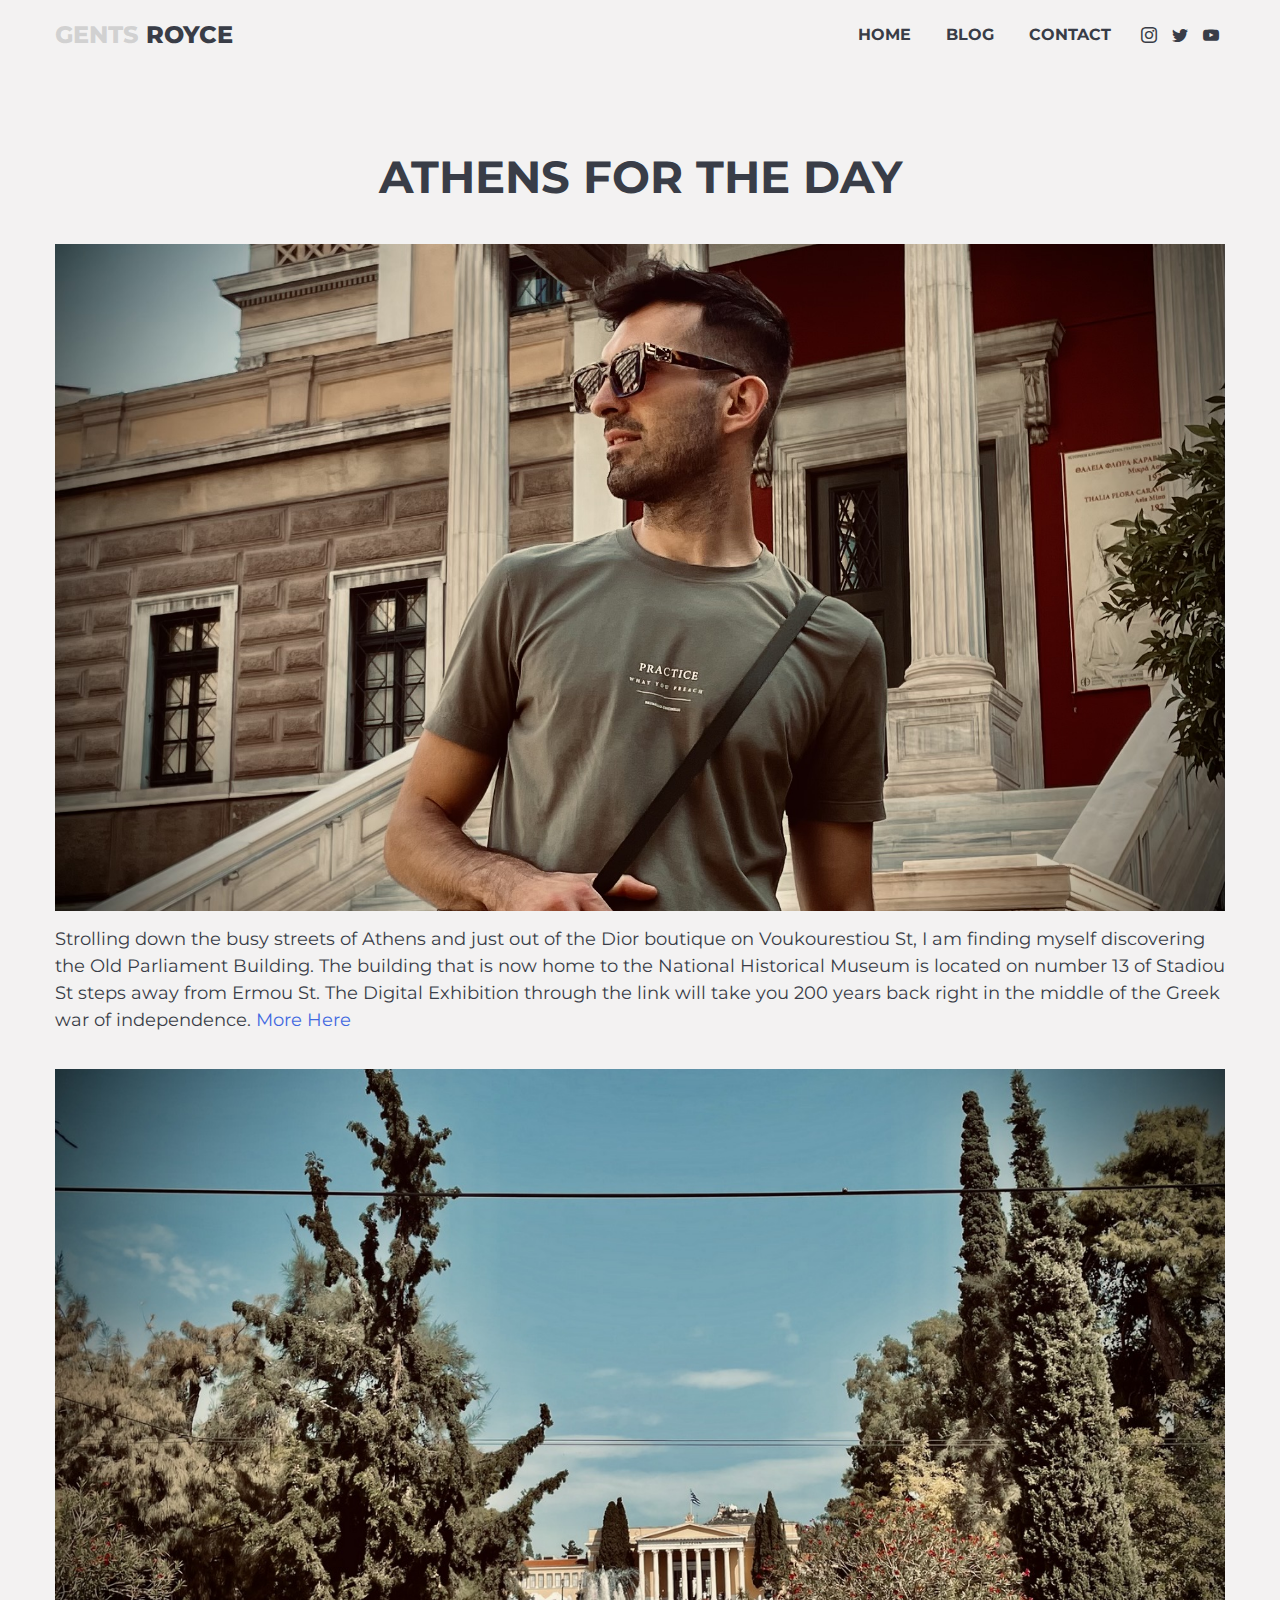
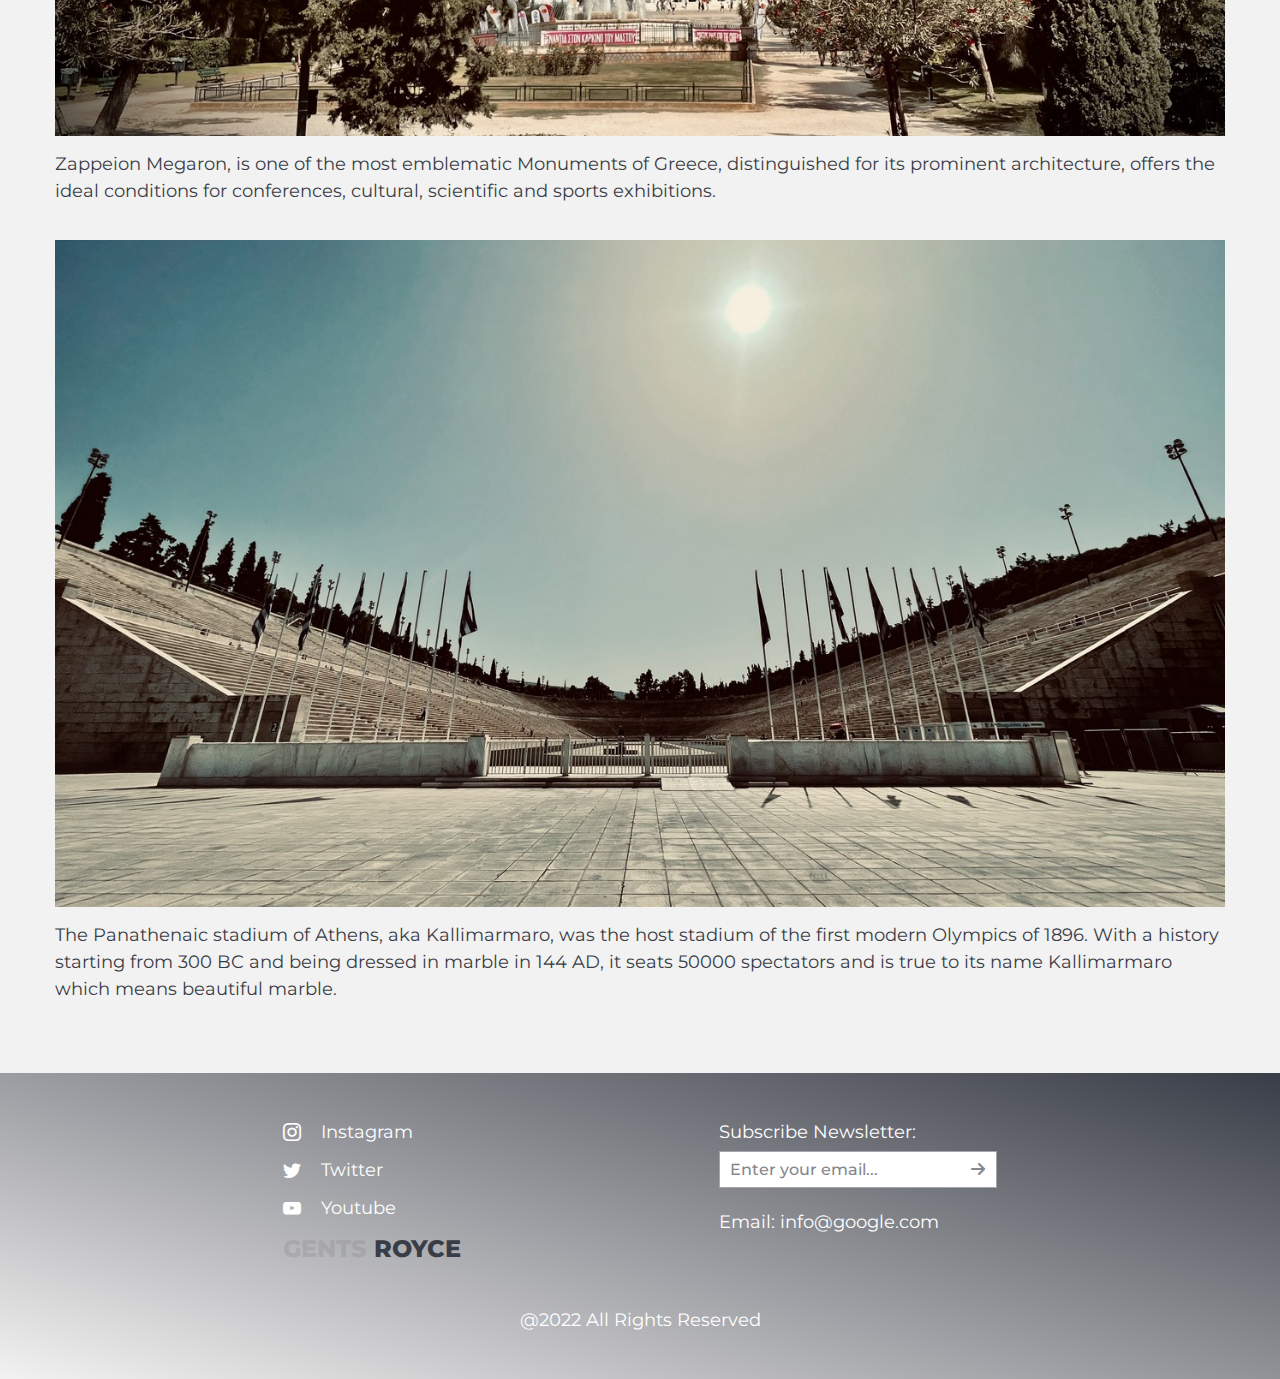
==== Athens.html @ fcb264fe "popup" ====
<!DOCTYPE html><html lang="en"> <head>	<title>Athens for the day - Gents Royce</title>	<meta charset="UTF-8">	<meta name="format-detection" content="telephone=no">	<link rel="stylesheet" href="https://cdnjs.cloudflare.com/ajax/libs/animate.css/4.1.1/animate.min.css">	<link rel="stylesheet" href="css/style.min.css"> 		<!-- <meta name="robots" content="noindex, nofollow"> -->	<!-- <meta name="viewport" content="width=device-width, initial-scale=1.0, maximum-scale=1.0, user-scalable=0"> -->	<meta name="viewport" content="width=device-width, initial-scale=1.0"></head><body>	<div class="wrapper">		<header class="header">	<div class="header__container">		<a href="./index.html" class="header__logo"><span>GENTS</span> ROYCE</a>		<div class="header__menu menu">			<div class="menu__icon icon-menu">				<span></span>				<span></span>				<span></span>			</div>			<nav class="menu__body">				<ul class="menu__list">					<li class="menu__item"><a href="" class="menu__link _goto-block">Home</a></li>					<li class="menu__item"><a href="#blog" class="menu__link _goto-block">Blog</a></li>					<li class="menu__item"><a href="#footer" class="menu__link _goto-block">Contact</a></li>				</ul>			</nav>					</div>		<div class="header__social social">			<a href="https://www.instagram.com/gents_royce/" class="social__item _icon-instagram"></a>			<a href="https://twitter.com/gents_royce" class="social__item _icon-twitter"></a>			<a href="https://www.youtube.com/@gents_royce" class="social__item _icon-youtube"></a>		</div>	</div></header>		<main class="page">			<section class="page__post post">				<div class="post__container">					<div class="post__body">						<h1 class="post__title">Athens for the day</h1>						<div class="post__item item-post">							<div class="item-post__image-ibg">								<picture><source srcset="img/posts/post_2_Athens/IMG_2581.webp" type="image/webp"><img src="img/posts/post_2_Athens/IMG_2581.jpg" alt="Athens"></picture>							</div>							<p class="item-post__text">								Strolling down the busy streets of Athens and just out of the Dior boutique on Voukourestiou St, I am finding myself discovering the Old Parliament Building. The building that is now home to the National Historical Museum is located on number 13 of Stadiou St steps away from Ermou St. The Digital Exhibition through the link will take you 200 years back right in the middle of the Greek war of independence.							<a href="https://create.cliomuseapp.com/tourExperience/417/2/epanacystash-21-the-digital-exhibition/?menu=opened" target="_blank">More Here</a>																</p>						</div>						<div class="post__item item-post">							<div class="item-post__image-ibg">								<picture><source srcset="img/posts/post_2_Athens/Zappeion_Megaron.webp" type="image/webp"><img src="img/posts/post_2_Athens/Zappeion_Megaron.jpg" alt="Zappeion Megaron"></picture>							</div>							<p class="item-post__text">								Zappeion Megaron, is one of the most emblematic Monuments of Greece, distinguished for its prominent architecture, offers the ideal conditions for conferences, cultural, scientific and sports exhibitions. 							</p>						</div>						<div class="post__item item-post">							<div class="item-post__image-ibg">								<picture><source srcset="img/posts/post_2_Athens/Panathenaic_stadium_of_Athens.webp" type="image/webp"><img src="img/posts/post_2_Athens/Panathenaic_stadium_of_Athens.jpg" alt="Panathenaic stadium of Athens"></picture>							</div>							<p class="item-post__text">								The Panathenaic stadium of Athens, aka Kallimarmaro, was the host stadium of the first modern Olympics of 1896. With a history starting from 300 BC and being dressed in marble in 144 AD, it seats 50000 spectators and is true to its name Kallimarmaro which means beautiful marble.							</p>						</div>					</div>				</div>			</section>		</main>		<footer class="footer">	<div class="footer__body">		<div class="footer__container">			<div class="footer__content">				<div class="footer__social social-footer">					<a href="https://www.instagram.com/gents_royce/"						class="social-footer__item _icon-instagram">instagram</a>					<a href="https://twitter.com/gents_royce" class="social-footer__item _icon-twitter">twitter</a>					<a href="https://www.youtube.com/@gents_royce" class="social-footer__item _icon-youtube">youtube</a>				</div>					<a href="#" data-message="subscribe" class="footer__logo"><span>GENTS</span> ROYCE</a>							</div>			<div class="footer__action">				<div class="footer__subscribe subscribe">										<form data-test data-message="subscribe" action="#" class="form">						<label for="formEmail" class="form__label">Subscribe Newsletter:</label>						<div id="formEmail" class="form__line">							<input autocomplete="off" type="text"								name="form[email]" data-error="Please insert a valid email address" placeholder="Enter your email..." class="form__input _req">							<button type="submit" class="form__button _icon-arrow-right"></button>						</div>					</form>									</div>				<a href="mailto:info@google.com" class="footer__email"><span>Email:</span> info@google.com</a>			</div>		</div>		<div class="footer__copy">@2022 all rights reserved</div>	</div></footer>	</div>	<!-- Swiper --><!-- <script src="https://unpkg.com/swiper/swiper-bundle.min.js"></script> --><script src="js/vendors.min.js"></script><script src="js/app.min.js"></script></body></html>
---- css/style.min.css ----
@charset "UTF-8";@import url(https://fonts.googleapis.com/css?family=Montserrat:regular,500,600,700,800,900&display=swap);@font-face{font-family:icons;font-display:swap;src:url(../fonts/icons.woff) format("woff"),url(../fonts/icons.woff2#icons) format("woff2");font-weight:400;font-style:normal;font-display:block}[class*=" _icon-"]:before,[class^=_icon-]:before{font-family:icons;font-style:normal;font-weight:400;font-variant:normal;text-transform:none;line-height:1;-webkit-font-smoothing:antialiased;-moz-osx-font-smoothing:grayscale}[class*=" _icon-"]:before,[class^=_icon-]:before{display:block}._icon-arrow-right:before{content:"\ea3c"}._icon-instagram:before{content:"\ea92"}._icon-twitter:before{content:"\ea96"}._icon-youtube:before{content:"\ea9d"}*{padding:0;margin:0;border:0}*,:after,:before{-webkit-box-sizing:border-box;box-sizing:border-box}aside,footer,header,nav,section{display:block}body,html{height:100%;min-width:320px}body{line-height:1;font-family:Montserrat;-ms-text-size-adjust:100%;-moz-text-size-adjust:100%;-webkit-text-size-adjust:100%}button,input,textarea{font-family:Montserrat;font-size:inherit}input::-ms-clear{display:none}button{cursor:pointer;background-color:inherit}button::-moz-focus-inner{padding:0;border:0}a,a:visited{text-decoration:none}a:hover{text-decoration:none}ul li{list-style:none}img{vertical-align:top}h1,h2,h3,h4,h5,h6{font-weight:inherit;font-size:inherit}body{color:#393d47}body._lock{overflow:hidden;-ms-touch-action:none;touch-action:none}.wrapper{min-height:100%;overflow:hidden;display:-webkit-box;display:-ms-flexbox;display:flex;-webkit-box-orient:vertical;-webkit-box-direction:normal;-ms-flex-direction:column;flex-direction:column}.wrapper>main{-webkit-box-flex:1;-ms-flex:1 1 auto;flex:1 1 auto}.wrapper>*{min-width:0}[class*=__container]{max-width:73.125rem;-webkit-box-sizing:content-box;box-sizing:content-box;margin:0 auto;padding:0 .9375rem}.post{background-color:#f3f2f2}@supports (padding-top:clamp(6.25rem ,5.1136363636rem + 5.6818181818vw ,9.375rem)){.post__body{padding-top:clamp(6.25rem ,5.1136363636rem + 5.6818181818vw ,9.375rem)}}@supports not (padding-top:clamp(6.25rem ,5.1136363636rem + 5.6818181818vw ,9.375rem)){.post__body{padding-top:calc(6.25rem + 3.125 * (100vw - 20rem)/ 55)}}@supports (padding-bottom:clamp(1.875rem ,1.4204545455rem + 2.2727272727vw ,3.125rem)){.post__body{padding-bottom:clamp(1.875rem ,1.4204545455rem + 2.2727272727vw ,3.125rem)}}@supports not (padding-bottom:clamp(1.875rem ,1.4204545455rem + 2.2727272727vw ,3.125rem)){.post__body{padding-bottom:calc(1.875rem + 1.25 * (100vw - 20rem)/ 55)}}.post__title{font-weight:700;line-height:1.2;text-align:center;text-transform:uppercase;color:#393d47}@supports (margin-bottom:clamp(1.5625rem ,1.2215909091rem + 1.7045454545vw ,2.5rem)){.post__title{margin-bottom:clamp(1.5625rem ,1.2215909091rem + 1.7045454545vw ,2.5rem)}}@supports not (margin-bottom:clamp(1.5625rem ,1.2215909091rem + 1.7045454545vw ,2.5rem)){.post__title{margin-bottom:calc(1.5625rem + .9375 * (100vw - 20rem)/ 55)}}@supports (font-size:clamp(1.875rem ,1.5340909091rem + 1.7045454545vw ,2.8125rem)){.post__title{font-size:clamp(1.875rem ,1.5340909091rem + 1.7045454545vw ,2.8125rem)}}@supports not (font-size:clamp(1.875rem ,1.5340909091rem + 1.7045454545vw ,2.8125rem)){.post__title{font-size:calc(1.875rem + .9375 * (100vw - 20rem)/ 55)}}.post__item:not(:last-child){margin-bottom:2.1875rem}.item-post__text{font-size:1.125rem;line-height:1.5;text-align:left;color:#393d47}.item-post__text a{display:inline-block;color:#4169e1;text-transform:capitalize}.item-post__image-ibg{margin-bottom:.9375rem;padding:0 0 57% 0}[class*=-ibg]{position:relative}[class*=-ibg] img{position:absolute;width:100%;height:100%;top:0;left:0;-o-object-fit:cover;object-fit:cover}[class*=-ibg_contain] img{-o-object-fit:contain;object-fit:contain}.popup{-webkit-overflow-scrolling:touch;z-index:100;padding:30px 10px;position:fixed;top:0;left:0;width:100%;height:100%;-webkit-transition:visibility .8s ease 0s;-o-transition:visibility .8s ease 0s;transition:visibility .8s ease 0s;visibility:hidden}.popup::before{content:"";background-color:rgba(0,0,0,.7);position:fixed;width:100%;height:100%;top:0;left:0;opacity:0;-webkit-transition:opacity .8s ease 0s;-o-transition:opacity .8s ease 0s;transition:opacity .8s ease 0s}.popup.show{visibility:visible;overflow:auto}.popup.show::before{opacity:1}.popup.show .popup__body{-webkit-transform:scale(1);-ms-transform:scale(1);transform:scale(1)}.popup._active{overflow:auto;visibility:visible}.popup._active::before{opacity:1}.popup._active .popup__body{-webkit-transition:all .3s ease .2s;-o-transition:all .3s ease .2s;transition:all .3s ease .2s;-webkit-transform:scale(1);-ms-transform:scale(1);transform:scale(1)}.popup__content{display:-webkit-box;display:-ms-flexbox;display:flex;-webkit-box-orient:vertical;-webkit-box-direction:normal;-ms-flex-direction:column;flex-direction:column;-webkit-box-align:center;-ms-flex-align:center;align-items:center;min-height:100%;-webkit-box-flex:1;-ms-flex:1 1 auto;flex:1 1 auto;width:100%;display:flex;-webkit-box-pack:center;-ms-flex-pack:center;justify-content:center;align-items:center}.popup__body{-webkit-transform:scale(0);-ms-transform:scale(0);transform:scale(0);-webkit-transition:all .3s ease 0s;-o-transition:all .3s ease 0s;transition:all .3s ease 0s;background-color:#f3f2f2;width:100%;max-width:700px;text-align:center}@supports (padding-top:clamp(2.5rem ,1.5909090909rem + 4.5454545455vw ,5rem)){.popup__body{padding-top:clamp(2.5rem ,1.5909090909rem + 4.5454545455vw ,5rem)}}@supports not (padding-top:clamp(2.5rem ,1.5909090909rem + 4.5454545455vw ,5rem)){.popup__body{padding-top:calc(2.5rem + 2.5 * (100vw - 20rem)/ 55)}}@supports (padding-bottom:clamp(2.5rem ,1.5909090909rem + 4.5454545455vw ,5rem)){.popup__body{padding-bottom:clamp(2.5rem ,1.5909090909rem + 4.5454545455vw ,5rem)}}@supports not (padding-bottom:clamp(2.5rem ,1.5909090909rem + 4.5454545455vw ,5rem)){.popup__body{padding-bottom:calc(2.5rem + 2.5 * (100vw - 20rem)/ 55)}}@supports (padding-left:clamp(1.875rem ,0.7386363636rem + 5.6818181818vw ,5rem)){.popup__body{padding-left:clamp(1.875rem ,.7386363636rem + 5.6818181818vw ,5rem)}}@supports not (padding-left:clamp(1.875rem ,0.7386363636rem + 5.6818181818vw ,5rem)){.popup__body{padding-left:calc(1.875rem + 3.125 * (100vw - 20rem)/ 55)}}@supports (padding-right:clamp(1.875rem ,0.7386363636rem + 5.6818181818vw ,5rem)){.popup__body{padding-right:clamp(1.875rem ,.7386363636rem + 5.6818181818vw ,5rem)}}@supports not (padding-right:clamp(1.875rem ,0.7386363636rem + 5.6818181818vw ,5rem)){.popup__body{padding-right:calc(1.875rem + 3.125 * (100vw - 20rem)/ 55)}}.popup__close{width:20px;height:20px;position:absolute;top:10px;right:10px;cursor:pointer;z-index:30}.popup__title{display:inline-block;font-family:Montserrat;font-size:1.875rem;line-height:1.2;font-weight:700;text-transform:uppercase;color:#393d47}.header{padding:23px 0 23px 0;position:fixed;top:0;left:0;width:100%;min-height:70px;background-color:#f3f2f2;z-index:50}.header__container{display:-webkit-box;display:-ms-flexbox;display:flex;-webkit-box-align:center;-ms-flex-align:center;align-items:center;gap:30px}@supports (gap:clamp(0.9375rem ,0.2678272468rem + 3.3483637662vw ,1.875rem)){.header__container{gap:clamp(.9375rem ,.2678272468rem + 3.3483637662vw ,1.875rem)}}@supports not (gap:clamp(0.9375rem ,0.2678272468rem + 3.3483637662vw ,1.875rem)){.header__container{gap:calc(.9375rem + .9375 * (100vw - 20rem)/ 27.99875)}}.header__logo{-webkit-box-flex:0 0 percent;-ms-flex:0 0 percent 200,1170;flex:0 0 percent 200,1170;font-weight:800;line-height:1;color:#393d47;text-transform:uppercase;white-space:nowrap}@supports (font-size:clamp(1.125rem ,0.9886363636rem + 0.6818181818vw ,1.5rem)){.header__logo{font-size:clamp(1.125rem ,.9886363636rem + .6818181818vw ,1.5rem)}}@supports not (font-size:clamp(1.125rem ,0.9886363636rem + 0.6818181818vw ,1.5rem)){.header__logo{font-size:calc(1.125rem + .375 * (100vw - 20rem)/ 55)}}.header__logo span{color:#89898950}.header__menu{-webkit-box-flex:1;-ms-flex:1 1 auto;flex:1 1 auto}.header__social{-webkit-box-flex:0;-ms-flex:0 0 84px;flex:0 0 84px}.menu__list{display:-webkit-box;display:-ms-flexbox;display:flex;-webkit-box-pack:end;-ms-flex-pack:end;justify-content:flex-end;gap:35px}.menu__link{position:relative;font-weight:700;line-height:1;text-transform:uppercase;color:#393d47}.menu__link::after{content:"";position:absolute;left:0;bottom:-2px;width:0;height:1px;background-color:#393d47;-webkit-transition:width .3s ease 0s;-o-transition:width .3s ease 0s;transition:width .3s ease 0s}.icon-menu{display:none}.social{display:-webkit-box;display:-ms-flexbox;display:flex;gap:15px}.social__item{color:#393d47;position:relative}@supports (font-size:clamp(0.9375rem ,0.8928551498rem + 0.2232242511vw ,1rem)){.social__item::before{font-size:clamp(.9375rem ,.8928551498rem + .2232242511vw ,1rem)}}@supports not (font-size:clamp(0.9375rem ,0.8928551498rem + 0.2232242511vw ,1rem)){.social__item::before{font-size:calc(.9375rem + .0625 * (100vw - 20rem)/ 27.99875)}}.social__item::after{content:"";position:absolute;left:0;bottom:-2px;width:0;height:1px;background-color:#393d47;-webkit-transition:width .3s ease 0s;-o-transition:width .3s ease 0s;transition:width .3s ease 0s}.footer{background-image:-o-linear-gradient(75deg,#f3f2f2,#393d47);background-image:linear-gradient(15deg,#f3f2f2,#393d47)}@supports (padding-top:clamp(1.875rem ,1.4204545455rem + 2.2727272727vw ,3.125rem)){.footer__body{padding-top:clamp(1.875rem ,1.4204545455rem + 2.2727272727vw ,3.125rem)}}@supports not (padding-top:clamp(1.875rem ,1.4204545455rem + 2.2727272727vw ,3.125rem)){.footer__body{padding-top:calc(1.875rem + 1.25 * (100vw - 20rem)/ 55)}}@supports (padding-bottom:clamp(1.875rem ,1.4204545455rem + 2.2727272727vw ,3.125rem)){.footer__body{padding-bottom:clamp(1.875rem ,1.4204545455rem + 2.2727272727vw ,3.125rem)}}@supports not (padding-bottom:clamp(1.875rem ,1.4204545455rem + 2.2727272727vw ,3.125rem)){.footer__body{padding-bottom:calc(1.875rem + 1.25 * (100vw - 20rem)/ 55)}}.footer__container{margin-bottom:1.875rem;display:-webkit-box;display:-ms-flexbox;display:flex;-webkit-box-pack:space-evenly;-ms-flex-pack:space-evenly;justify-content:space-evenly;-webkit-column-gap:30px;-moz-column-gap:30px;column-gap:30px}.footer__content{display:-webkit-box;display:-ms-flexbox;display:flex;-webkit-box-orient:vertical;-webkit-box-direction:normal;-ms-flex-direction:column;flex-direction:column}.footer__logo{margin-bottom:1.25rem;font-weight:800;line-height:1;color:#393d47;text-transform:uppercase;white-space:nowrap}@supports (font-size:clamp(1.125rem ,0.9886363636rem + 0.6818181818vw ,1.5rem)){.footer__logo{font-size:clamp(1.125rem ,.9886363636rem + .6818181818vw ,1.5rem)}}@supports not (font-size:clamp(1.125rem ,0.9886363636rem + 0.6818181818vw ,1.5rem)){.footer__logo{font-size:calc(1.125rem + .375 * (100vw - 20rem)/ 55)}}.footer__logo span{color:#89898950}.footer__email{display:inline-block;line-height:1;color:#fff}@supports (font-size:clamp(1rem ,0.9545454545rem + 0.2272727273vw ,1.125rem)){.footer__email{font-size:clamp(1rem ,.9545454545rem + .2272727273vw ,1.125rem)}}@supports not (font-size:clamp(1rem ,0.9545454545rem + 0.2272727273vw ,1.125rem)){.footer__email{font-size:calc(1rem + .125 * (100vw - 20rem)/ 55)}}.footer__email span{text-transform:capitalize}.footer__subscribe{margin-bottom:1.5625rem}.footer__copy{line-height:1;text-transform:capitalize;text-align:center;color:#fff}@supports (font-size:clamp(0.9375rem ,0.8693181818rem + 0.3409090909vw ,1.125rem)){.footer__copy{font-size:clamp(.9375rem ,.8693181818rem + .3409090909vw ,1.125rem)}}@supports not (font-size:clamp(0.9375rem ,0.8693181818rem + 0.3409090909vw ,1.125rem)){.footer__copy{font-size:calc(.9375rem + .1875 * (100vw - 20rem)/ 55)}}.form{position:relative}.form__label{margin-bottom:.625rem;display:block;font-size:18px;line-height:1;text-transform:capitalize;color:#fff}.form__line{max-width:28.125rem;display:-webkit-box;display:-ms-flexbox;display:flex;background-color:#fff;border:1px solid #a4a6ac}.form__input{width:100%;height:2.1875rem;-webkit-box-flex:1;-ms-flex:1 1 auto;flex:1 1 auto;padding:0 .625rem;font-size:1rem;line-height:1;color:#85878d;font-weight:500;background-color:#fff}.form__input::-webkit-input-placeholder{color:#85878d}.form__input::-moz-placeholder{color:#85878d}.form__input:-ms-input-placeholder{color:#85878d}.form__input::-ms-input-placeholder{color:#85878d}.form__input::placeholder{color:#85878d}.form__error{position:absolute;top:102%;left:0;font-size:1rem;line-height:1;font-weight:400;color:#ff7300}.form__button{padding:0 .625rem;font-size:1rem;line-height:1;color:#85878d;background-color:#fff}.social-footer{margin-bottom:1.25rem;display:-webkit-box;display:-ms-flexbox;display:flex;-webkit-box-orient:vertical;-webkit-box-direction:normal;-ms-flex-direction:column;flex-direction:column;text-align:center}.social-footer__item{display:-webkit-box;display:-ms-flexbox;display:flex;-webkit-box-align:center;-ms-flex-align:center;align-items:center;gap:20px;text-transform:capitalize;color:#fff;position:relative}.social-footer__item:not(:last-child){margin-bottom:1.25rem}@supports (font-size:clamp(0.875rem ,0.7840909091rem + 0.4545454545vw ,1.125rem)){.social-footer__item{font-size:clamp(.875rem ,.7840909091rem + .4545454545vw ,1.125rem)}}@supports not (font-size:clamp(0.875rem ,0.7840909091rem + 0.4545454545vw ,1.125rem)){.social-footer__item{font-size:calc(.875rem + .25 * (100vw - 20rem)/ 55)}}.post{background-color:#f3f2f2}.post__body{text-align:center}@supports (padding-top:clamp(6.25rem ,5.1136363636rem + 5.6818181818vw ,9.375rem)){.post__body{padding-top:clamp(6.25rem ,5.1136363636rem + 5.6818181818vw ,9.375rem)}}@supports not (padding-top:clamp(6.25rem ,5.1136363636rem + 5.6818181818vw ,9.375rem)){.post__body{padding-top:calc(6.25rem + 3.125 * (100vw - 20rem)/ 55)}}@supports (padding-bottom:clamp(1.875rem ,1.4204545455rem + 2.2727272727vw ,3.125rem)){.post__body{padding-bottom:clamp(1.875rem ,1.4204545455rem + 2.2727272727vw ,3.125rem)}}@supports not (padding-bottom:clamp(1.875rem ,1.4204545455rem + 2.2727272727vw ,3.125rem)){.post__body{padding-bottom:calc(1.875rem + 1.25 * (100vw - 20rem)/ 55)}}.post__title{font-weight:700;line-height:1.2;text-align:center;text-transform:uppercase;color:#393d47}@supports (margin-bottom:clamp(1.5625rem ,1.2215909091rem + 1.7045454545vw ,2.5rem)){.post__title{margin-bottom:clamp(1.5625rem ,1.2215909091rem + 1.7045454545vw ,2.5rem)}}@supports not (margin-bottom:clamp(1.5625rem ,1.2215909091rem + 1.7045454545vw ,2.5rem)){.post__title{margin-bottom:calc(1.5625rem + .9375 * (100vw - 20rem)/ 55)}}@supports (font-size:clamp(1.875rem ,1.5340909091rem + 1.7045454545vw ,2.8125rem)){.post__title{font-size:clamp(1.875rem ,1.5340909091rem + 1.7045454545vw ,2.8125rem)}}@supports not (font-size:clamp(1.875rem ,1.5340909091rem + 1.7045454545vw ,2.8125rem)){.post__title{font-size:calc(1.875rem + .9375 * (100vw - 20rem)/ 55)}}.post__item:not(:last-child){margin-bottom:2.1875rem}.item-post__text{margin-bottom:1.25rem;font-size:1.125rem;line-height:1.5;color:#393d47}.item-post__text a{display:inline-block;color:#4169e1}.item-post__image-ibg{padding:0 0 57% 0}._no-webp .home{background:url(../img/home/bg.jpg) center/cover no-repeat}.home{display:-webkit-box;display:-ms-flexbox;display:flex;-webkit-box-align:center;-ms-flex-align:center;align-items:center;width:100%;height:100vh;min-height:650px}.home__image-ibg{padding:0 0 40% 0}.home__body{max-width:56.25rem;-webkit-box-flex:1;-ms-flex:1 1 auto;flex:1 1 auto;display:-webkit-box;display:-ms-flexbox;display:flex;-webkit-box-orient:vertical;-webkit-box-direction:normal;-ms-flex-direction:column;flex-direction:column;-webkit-box-align:center;-ms-flex-align:center;align-items:center;text-align:center}.home__title{font-weight:900;line-height:1.3;text-transform:uppercase;color:#fff}@supports (font-size:clamp(2.1875rem ,1.8465909091rem + 1.7045454545vw ,3.125rem)){.home__title{font-size:clamp(2.1875rem ,1.8465909091rem + 1.7045454545vw ,3.125rem)}}@supports not (font-size:clamp(2.1875rem ,1.8465909091rem + 1.7045454545vw ,3.125rem)){.home__title{font-size:calc(2.1875rem + .9375 * (100vw - 20rem)/ 55)}}.animate__animated.animate__animate__fadeInUp{-webkit-animation-name:fadeInUp;animation-name:fadeInUp;--animate-duration:1.5s;-webkit-animation-delay:.5s;animation-delay:.5s}@-webkit-keyframes fadeInUp{0%{opacity:0;-webkit-transform:translate3d(0,100%,0);transform:translate3d(0,100%,0)}100%{opacity:1;-webkit-transform:translateZ(0);transform:translateZ(0)}}@keyframes fadeInUp{0%{opacity:0;-webkit-transform:translate3d(0,100%,0);transform:translate3d(0,100%,0)}100%{opacity:1;-webkit-transform:translateZ(0);transform:translateZ(0)}}.blog{background-color:#f3f2f2;padding:0 0 50px 0}.blog__title{padding:70px 0 0 0;margin:0 0 40px 0;font-weight:700;line-height:1;text-align:center;text-transform:uppercase;color:#393d47}@supports (font-size:clamp(2.1875rem ,1.9602272727rem + 1.1363636364vw ,2.8125rem)){.blog__title{font-size:clamp(2.1875rem ,1.9602272727rem + 1.1363636364vw ,2.8125rem)}}@supports not (font-size:clamp(2.1875rem ,1.9602272727rem + 1.1363636364vw ,2.8125rem)){.blog__title{font-size:calc(2.1875rem + .625 * (100vw - 20rem)/ 55)}}.blog__items{display:-ms-grid;display:grid;grid-template-columns:repeat(auto-fit,minmax(260px,1fr));gap:30px}.blog__item{height:100%}.item-blog{position:relative;background-color:#fff;-webkit-box-shadow:0 10px 20px 0 #5c5858bf;box-shadow:0 10px 20px 0 #5c5858bf}.item-blog__image-ibg{margin:0 0 15px 0;padding:0 0 61% 0}.item-blog__body{padding:15px;text-align:center;display:-webkit-box;display:-ms-flexbox;display:flex;-webkit-box-orient:vertical;-webkit-box-direction:normal;-ms-flex-direction:column;flex-direction:column;-webkit-box-flex:1;-ms-flex:1 1 auto;flex:1 1 auto}.item-blog__title{display:inline-block;font-size:1.5625rem;font-weight:600;line-height:1.3;text-transform:uppercase;color:#393d47}.item-blog__title:not(:last-child){margin-bottom:.6em}.hover-item-blog{opacity:0;visibility:hidden;position:absolute;top:0;left:0;width:100%;height:100%;display:-webkit-box;display:-ms-flexbox;display:flex;-webkit-box-orient:vertical;-webkit-box-direction:normal;-ms-flex-direction:column;flex-direction:column;-webkit-box-pack:center;-ms-flex-pack:center;justify-content:center;background-color:rgba(255,255,255,.9)}.hover-item-blog__btn{padding:15px 25px;-ms-flex-item-align:center;-ms-grid-row-align:center;align-self:center;font-size:1.25rem;font-weight:600;line-height:1;text-align:center;text-transform:uppercase;color:#393d47;border:3px solid #393d47;-webkit-transition:all .3s ease 0s;-o-transition:all .3s ease 0s;transition:all .3s ease 0s}.hover-item-blog__btn:hover{background-color:#ecebeb}.block__content{font-size:1.125rem;line-height:1;text-align:left;color:#393d47}[class*=-ibg]{position:relative}[class*=-ibg] img{position:absolute;width:100%;height:100%;top:0;left:0;-o-object-fit:cover;object-fit:cover}[class*=-ibg_contain] img{-o-object-fit:contain;object-fit:contain}@media (min-width:61.99875em){.menu__link:hover::after{width:100%}.social__item:hover::after{width:100%}}@media (max-width:47.99875em){.menu__body{opacity:0;visibility:hidden;position:fixed;width:100%;height:100%;top:0;left:0;overflow:auto;padding:3.75rem 0 1.875rem 0;text-align:center;background-color:#f3f2f2;z-index:2;-webkit-transition:all .4s ease 0s;-o-transition:all .4s ease 0s;transition:all .4s ease 0s}.menu__body:before{content:"";top:0;left:0;position:fixed;width:100%;height:60px;z-index:11;background-color:#f3f2f2}.menu__body._active{opacity:1;visibility:visible}.menu__list{display:block;padding:2.5rem 0 0 0}.menu__list li{text-align:center;margin:0 0 1.25rem 0;padding:0}.menu__list li:first-child{padding:0}.icon-menu{display:block;position:absolute;top:25px;right:15px;width:30px;height:18px;cursor:pointer}.icon-menu span{-webkit-transition:all .3s ease 0s;-o-transition:all .3s ease 0s;transition:all .3s ease 0s;top:calc(50% - 1px);left:0;position:absolute;width:100%;height:2px;background-color:#393d47}.icon-menu span:first-child{top:0}.icon-menu span:last-child{top:auto;bottom:0}.icon-menu._active{z-index:3}.icon-menu._active span{-webkit-transform:scale(0);-ms-transform:scale(0);transform:scale(0)}.icon-menu._active span:first-child{-webkit-transform:rotate(-45deg);-ms-transform:rotate(-45deg);transform:rotate(-45deg);top:calc(50% - 1px)}.icon-menu._active span:last-child{-webkit-transform:rotate(45deg);-ms-transform:rotate(45deg);transform:rotate(45deg);bottom:calc(50% - 1px)}.social{padding:0 45px 0 0}}@media (max-width:47.99875em) and (max-width:47.99875em){.menu__body{padding:4.375rem 0 1.875rem 0}}@media (max-width:29.99875em){.footer__container{-ms-flex-wrap:wrap;flex-wrap:wrap;-webkit-box-pack:center;-ms-flex-pack:center;justify-content:center;-webkit-box-orient:vertical;-webkit-box-direction:reverse;-ms-flex-direction:column-reverse;flex-direction:column-reverse}.footer__email{margin-bottom:1.25rem}.footer__logo{-webkit-box-ordinal-group:2;-ms-flex-order:1;order:1;text-align:center}}@media (any-hover:hover){.item-post__text a:hover{text-decoration:underline}.footer__email:hover{color:#c7c3c3}.form__label:hover{color:#c7c3c3}.social-footer__item:hover{color:#c7c3c3}.item-post__text a:hover{text-decoration:underline}.item-blog:hover .hover-item-blog{-webkit-transition:all .3s ease 0s;-o-transition:all .3s ease 0s;transition:all .3s ease 0s;opacity:1;visibility:visible}}._webp .home{background:url(../img/home/bg.webp) center/cover no-repeat}
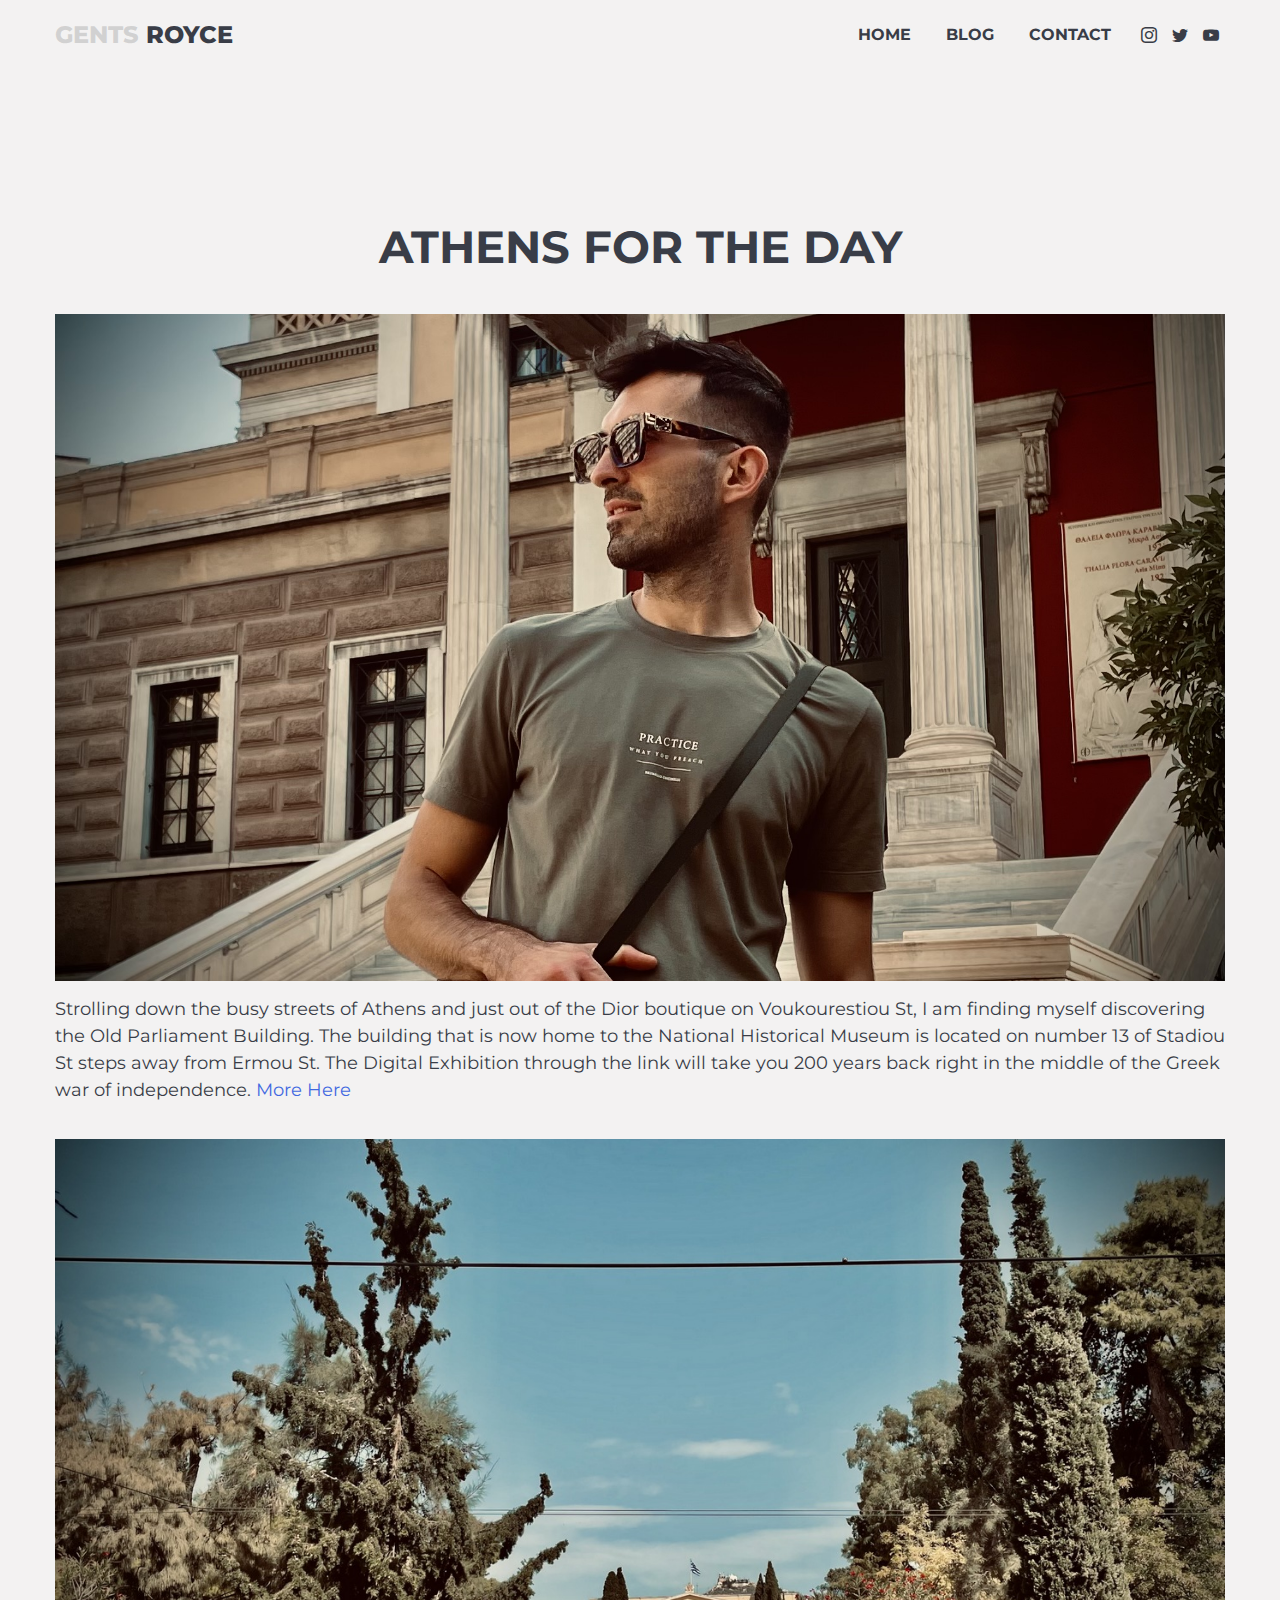
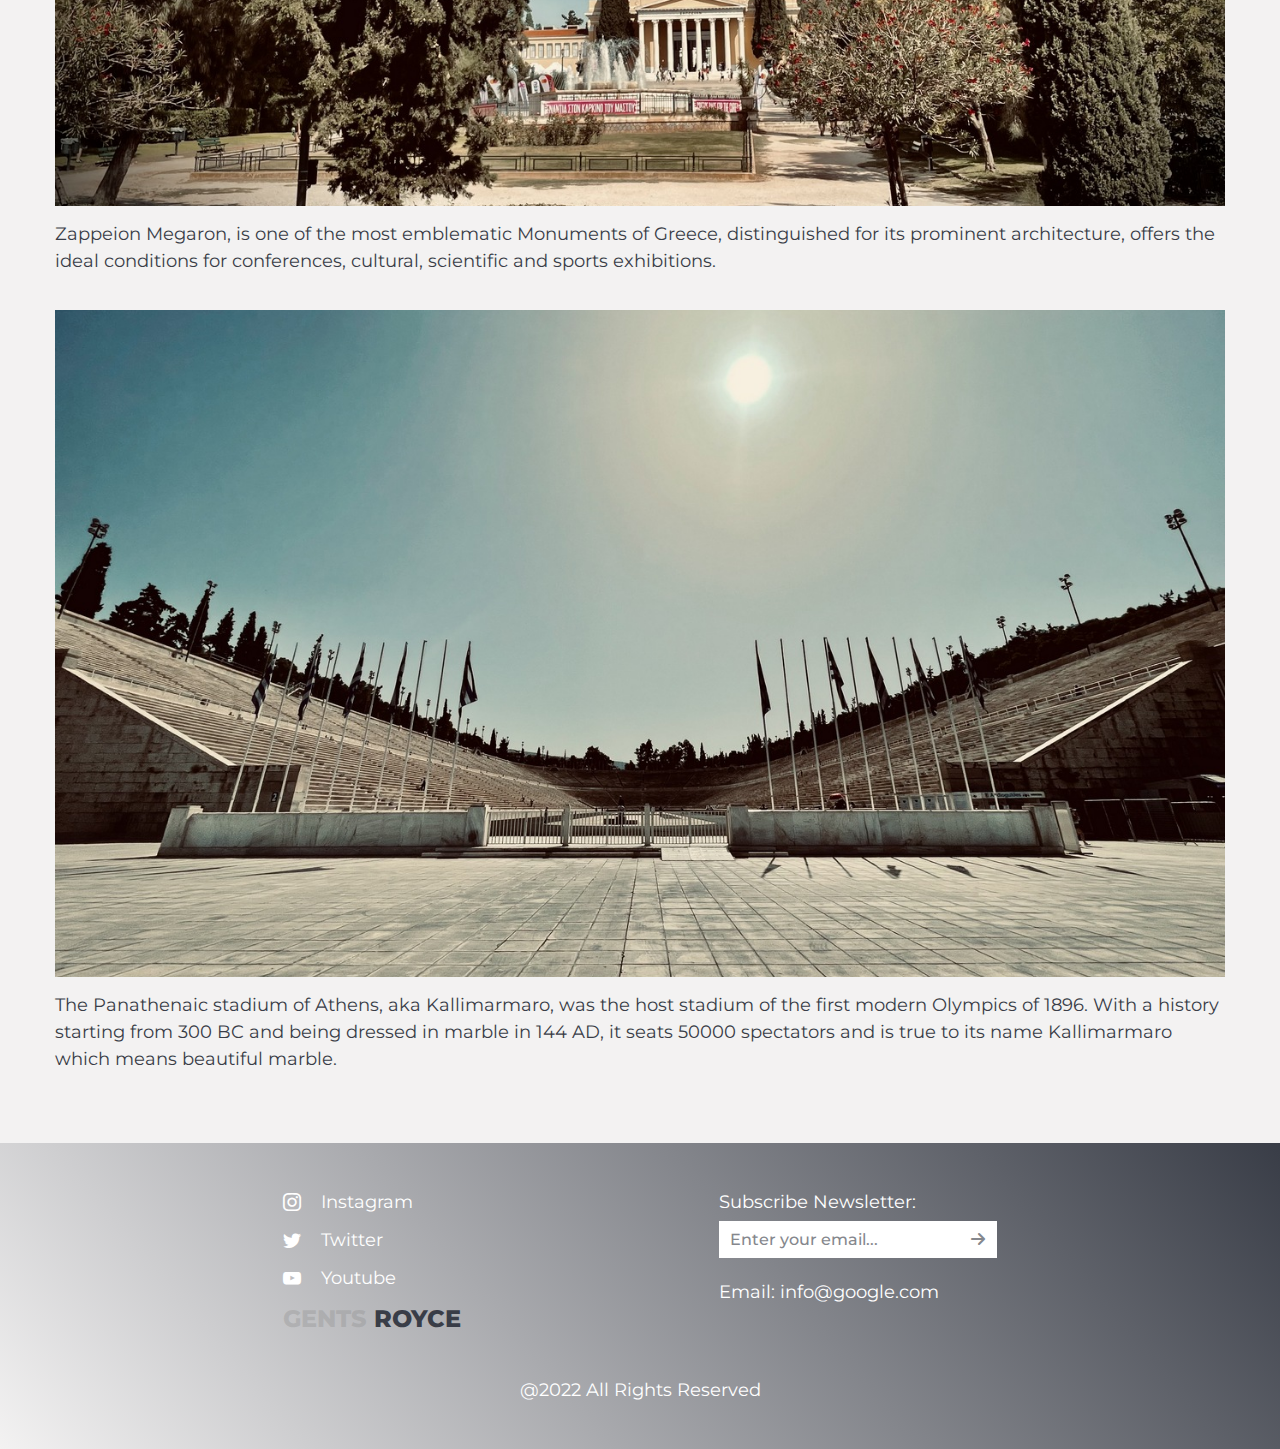
==== commit 8297ffed: "color" ====
--- a/Athens.html
+++ b/Athens.html
@@ -24,12 +24,11 @@
 			</div> 			<nav class="menu__body"> 				<ul class="menu__list">-					<li class="menu__item"><a href="" class="menu__link _goto-block">Home</a></li>+					<li class="menu__item"><a href="#home" class="menu__link _goto-block">Home</a></li> 					<li class="menu__item"><a href="#blog" class="menu__link _goto-block">Blog</a></li> 					<li class="menu__item"><a href="#footer" class="menu__link _goto-block">Contact</a></li> 				</ul>-			</nav>-			+			</nav>			 		</div> 		<div class="header__social social"> 			<a href="https://www.instagram.com/gents_royce/" class="social__item _icon-instagram"></a>@@ -82,7 +81,7 @@
 					<a href="https://twitter.com/gents_royce" class="social-footer__item _icon-twitter">twitter</a> 					<a href="https://www.youtube.com/@gents_royce" class="social-footer__item _icon-youtube">youtube</a> 				</div>-					<a href="#" data-message="subscribe" class="footer__logo"><span>GENTS</span> ROYCE</a>				+					<a href="#" data-da="footer__action, 0, 479.98" class="footer__logo"><span>GENTS</span> ROYCE</a>				 			</div> 			<div class="footer__action"> 				<div class="footer__subscribe subscribe">					@@ -102,6 +101,38 @@
 	</div> </footer> 	</div>+	+<div class="popup popup_subscribe-message">+	<div class="popup__content">+		<div class="popup__body">+			<div class="popup__close">&times;</div>+			<div class="popup__title">Thank you for subscribing</div>+		</div>+	</div>+</div>+<!--<div id="email" aria-hidden="true" class="popup">+	<div class="popup__wrapper">+		<div class="popup__content">+			<button data-close type="button" class="popup__close">&times;</button>+			<div class="popup__text">Thanks for the subscription</div>+		</div>+	</div>+</div>-->+<!--<div class="popup popup_popup">+	<div class="popup__content">+		<div class="popup__body">+			<div class="popup__close"></div>+		</div>+	</div>+</div>+<div class="popup popup_video">+	<div class="popup__content">+		<div class="popup__body">+			<div class="popup__close popup__close_video"></div>+			<div class="popup__video _video"></div>+		</div>+	</div>+</div>-->  	<!-- Swiper --> <!-- <script src="https://unpkg.com/swiper/swiper-bundle.min.js"></script> -->--- a/css/style.min.css
+++ b/css/style.min.css
@@ -1 +1 @@
-@charset "UTF-8";@import url(https://fonts.googleapis.com/css?family=Montserrat:regular,500,600,700,800,900&display=swap);@font-face{font-family:icons;font-display:swap;src:url(../fonts/icons.woff) format("woff"),url(../fonts/icons.woff2#icons) format("woff2");font-weight:400;font-style:normal;font-display:block}[class*=" _icon-"]:before,[class^=_icon-]:before{font-family:icons;font-style:normal;font-weight:400;font-variant:normal;text-transform:none;line-height:1;-webkit-font-smoothing:antialiased;-moz-osx-font-smoothing:grayscale}[class*=" _icon-"]:before,[class^=_icon-]:before{display:block}._icon-arrow-right:before{content:"\ea3c"}._icon-instagram:before{content:"\ea92"}._icon-twitter:before{content:"\ea96"}._icon-youtube:before{content:"\ea9d"}*{padding:0;margin:0;border:0}*,:after,:before{-webkit-box-sizing:border-box;box-sizing:border-box}aside,footer,header,nav,section{display:block}body,html{height:100%;min-width:320px}body{line-height:1;font-family:Montserrat;-ms-text-size-adjust:100%;-moz-text-size-adjust:100%;-webkit-text-size-adjust:100%}button,input,textarea{font-family:Montserrat;font-size:inherit}input::-ms-clear{display:none}button{cursor:pointer;background-color:inherit}button::-moz-focus-inner{padding:0;border:0}a,a:visited{text-decoration:none}a:hover{text-decoration:none}ul li{list-style:none}img{vertical-align:top}h1,h2,h3,h4,h5,h6{font-weight:inherit;font-size:inherit}body{color:#393d47}body._lock{overflow:hidden;-ms-touch-action:none;touch-action:none}.wrapper{min-height:100%;overflow:hidden;display:-webkit-box;display:-ms-flexbox;display:flex;-webkit-box-orient:vertical;-webkit-box-direction:normal;-ms-flex-direction:column;flex-direction:column}.wrapper>main{-webkit-box-flex:1;-ms-flex:1 1 auto;flex:1 1 auto}.wrapper>*{min-width:0}[class*=__container]{max-width:73.125rem;-webkit-box-sizing:content-box;box-sizing:content-box;margin:0 auto;padding:0 .9375rem}.post{background-color:#f3f2f2}@supports (padding-top:clamp(6.25rem ,5.1136363636rem + 5.6818181818vw ,9.375rem)){.post__body{padding-top:clamp(6.25rem ,5.1136363636rem + 5.6818181818vw ,9.375rem)}}@supports not (padding-top:clamp(6.25rem ,5.1136363636rem + 5.6818181818vw ,9.375rem)){.post__body{padding-top:calc(6.25rem + 3.125 * (100vw - 20rem)/ 55)}}@supports (padding-bottom:clamp(1.875rem ,1.4204545455rem + 2.2727272727vw ,3.125rem)){.post__body{padding-bottom:clamp(1.875rem ,1.4204545455rem + 2.2727272727vw ,3.125rem)}}@supports not (padding-bottom:clamp(1.875rem ,1.4204545455rem + 2.2727272727vw ,3.125rem)){.post__body{padding-bottom:calc(1.875rem + 1.25 * (100vw - 20rem)/ 55)}}.post__title{font-weight:700;line-height:1.2;text-align:center;text-transform:uppercase;color:#393d47}@supports (margin-bottom:clamp(1.5625rem ,1.2215909091rem + 1.7045454545vw ,2.5rem)){.post__title{margin-bottom:clamp(1.5625rem ,1.2215909091rem + 1.7045454545vw ,2.5rem)}}@supports not (margin-bottom:clamp(1.5625rem ,1.2215909091rem + 1.7045454545vw ,2.5rem)){.post__title{margin-bottom:calc(1.5625rem + .9375 * (100vw - 20rem)/ 55)}}@supports (font-size:clamp(1.875rem ,1.5340909091rem + 1.7045454545vw ,2.8125rem)){.post__title{font-size:clamp(1.875rem ,1.5340909091rem + 1.7045454545vw ,2.8125rem)}}@supports not (font-size:clamp(1.875rem ,1.5340909091rem + 1.7045454545vw ,2.8125rem)){.post__title{font-size:calc(1.875rem + .9375 * (100vw - 20rem)/ 55)}}.post__item:not(:last-child){margin-bottom:2.1875rem}.item-post__text{font-size:1.125rem;line-height:1.5;text-align:left;color:#393d47}.item-post__text a{display:inline-block;color:#4169e1;text-transform:capitalize}.item-post__image-ibg{margin-bottom:.9375rem;padding:0 0 57% 0}[class*=-ibg]{position:relative}[class*=-ibg] img{position:absolute;width:100%;height:100%;top:0;left:0;-o-object-fit:cover;object-fit:cover}[class*=-ibg_contain] img{-o-object-fit:contain;object-fit:contain}.popup{-webkit-overflow-scrolling:touch;z-index:100;padding:30px 10px;position:fixed;top:0;left:0;width:100%;height:100%;-webkit-transition:visibility .8s ease 0s;-o-transition:visibility .8s ease 0s;transition:visibility .8s ease 0s;visibility:hidden}.popup::before{content:"";background-color:rgba(0,0,0,.7);position:fixed;width:100%;height:100%;top:0;left:0;opacity:0;-webkit-transition:opacity .8s ease 0s;-o-transition:opacity .8s ease 0s;transition:opacity .8s ease 0s}.popup.show{visibility:visible;overflow:auto}.popup.show::before{opacity:1}.popup.show .popup__body{-webkit-transform:scale(1);-ms-transform:scale(1);transform:scale(1)}.popup._active{overflow:auto;visibility:visible}.popup._active::before{opacity:1}.popup._active .popup__body{-webkit-transition:all .3s ease .2s;-o-transition:all .3s ease .2s;transition:all .3s ease .2s;-webkit-transform:scale(1);-ms-transform:scale(1);transform:scale(1)}.popup__content{display:-webkit-box;display:-ms-flexbox;display:flex;-webkit-box-orient:vertical;-webkit-box-direction:normal;-ms-flex-direction:column;flex-direction:column;-webkit-box-align:center;-ms-flex-align:center;align-items:center;min-height:100%;-webkit-box-flex:1;-ms-flex:1 1 auto;flex:1 1 auto;width:100%;display:flex;-webkit-box-pack:center;-ms-flex-pack:center;justify-content:center;align-items:center}.popup__body{-webkit-transform:scale(0);-ms-transform:scale(0);transform:scale(0);-webkit-transition:all .3s ease 0s;-o-transition:all .3s ease 0s;transition:all .3s ease 0s;background-color:#f3f2f2;width:100%;max-width:700px;text-align:center}@supports (padding-top:clamp(2.5rem ,1.5909090909rem + 4.5454545455vw ,5rem)){.popup__body{padding-top:clamp(2.5rem ,1.5909090909rem + 4.5454545455vw ,5rem)}}@supports not (padding-top:clamp(2.5rem ,1.5909090909rem + 4.5454545455vw ,5rem)){.popup__body{padding-top:calc(2.5rem + 2.5 * (100vw - 20rem)/ 55)}}@supports (padding-bottom:clamp(2.5rem ,1.5909090909rem + 4.5454545455vw ,5rem)){.popup__body{padding-bottom:clamp(2.5rem ,1.5909090909rem + 4.5454545455vw ,5rem)}}@supports not (padding-bottom:clamp(2.5rem ,1.5909090909rem + 4.5454545455vw ,5rem)){.popup__body{padding-bottom:calc(2.5rem + 2.5 * (100vw - 20rem)/ 55)}}@supports (padding-left:clamp(1.875rem ,0.7386363636rem + 5.6818181818vw ,5rem)){.popup__body{padding-left:clamp(1.875rem ,.7386363636rem + 5.6818181818vw ,5rem)}}@supports not (padding-left:clamp(1.875rem ,0.7386363636rem + 5.6818181818vw ,5rem)){.popup__body{padding-left:calc(1.875rem + 3.125 * (100vw - 20rem)/ 55)}}@supports (padding-right:clamp(1.875rem ,0.7386363636rem + 5.6818181818vw ,5rem)){.popup__body{padding-right:clamp(1.875rem ,.7386363636rem + 5.6818181818vw ,5rem)}}@supports not (padding-right:clamp(1.875rem ,0.7386363636rem + 5.6818181818vw ,5rem)){.popup__body{padding-right:calc(1.875rem + 3.125 * (100vw - 20rem)/ 55)}}.popup__close{width:20px;height:20px;position:absolute;top:10px;right:10px;cursor:pointer;z-index:30}.popup__title{display:inline-block;font-family:Montserrat;font-size:1.875rem;line-height:1.2;font-weight:700;text-transform:uppercase;color:#393d47}.header{padding:23px 0 23px 0;position:fixed;top:0;left:0;width:100%;min-height:70px;background-color:#f3f2f2;z-index:50}.header__container{display:-webkit-box;display:-ms-flexbox;display:flex;-webkit-box-align:center;-ms-flex-align:center;align-items:center;gap:30px}@supports (gap:clamp(0.9375rem ,0.2678272468rem + 3.3483637662vw ,1.875rem)){.header__container{gap:clamp(.9375rem ,.2678272468rem + 3.3483637662vw ,1.875rem)}}@supports not (gap:clamp(0.9375rem ,0.2678272468rem + 3.3483637662vw ,1.875rem)){.header__container{gap:calc(.9375rem + .9375 * (100vw - 20rem)/ 27.99875)}}.header__logo{-webkit-box-flex:0 0 percent;-ms-flex:0 0 percent 200,1170;flex:0 0 percent 200,1170;font-weight:800;line-height:1;color:#393d47;text-transform:uppercase;white-space:nowrap}@supports (font-size:clamp(1.125rem ,0.9886363636rem + 0.6818181818vw ,1.5rem)){.header__logo{font-size:clamp(1.125rem ,.9886363636rem + .6818181818vw ,1.5rem)}}@supports not (font-size:clamp(1.125rem ,0.9886363636rem + 0.6818181818vw ,1.5rem)){.header__logo{font-size:calc(1.125rem + .375 * (100vw - 20rem)/ 55)}}.header__logo span{color:#89898950}.header__menu{-webkit-box-flex:1;-ms-flex:1 1 auto;flex:1 1 auto}.header__social{-webkit-box-flex:0;-ms-flex:0 0 84px;flex:0 0 84px}.menu__list{display:-webkit-box;display:-ms-flexbox;display:flex;-webkit-box-pack:end;-ms-flex-pack:end;justify-content:flex-end;gap:35px}.menu__link{position:relative;font-weight:700;line-height:1;text-transform:uppercase;color:#393d47}.menu__link::after{content:"";position:absolute;left:0;bottom:-2px;width:0;height:1px;background-color:#393d47;-webkit-transition:width .3s ease 0s;-o-transition:width .3s ease 0s;transition:width .3s ease 0s}.icon-menu{display:none}.social{display:-webkit-box;display:-ms-flexbox;display:flex;gap:15px}.social__item{color:#393d47;position:relative}@supports (font-size:clamp(0.9375rem ,0.8928551498rem + 0.2232242511vw ,1rem)){.social__item::before{font-size:clamp(.9375rem ,.8928551498rem + .2232242511vw ,1rem)}}@supports not (font-size:clamp(0.9375rem ,0.8928551498rem + 0.2232242511vw ,1rem)){.social__item::before{font-size:calc(.9375rem + .0625 * (100vw - 20rem)/ 27.99875)}}.social__item::after{content:"";position:absolute;left:0;bottom:-2px;width:0;height:1px;background-color:#393d47;-webkit-transition:width .3s ease 0s;-o-transition:width .3s ease 0s;transition:width .3s ease 0s}.footer{background-image:-o-linear-gradient(75deg,#f3f2f2,#393d47);background-image:linear-gradient(15deg,#f3f2f2,#393d47)}@supports (padding-top:clamp(1.875rem ,1.4204545455rem + 2.2727272727vw ,3.125rem)){.footer__body{padding-top:clamp(1.875rem ,1.4204545455rem + 2.2727272727vw ,3.125rem)}}@supports not (padding-top:clamp(1.875rem ,1.4204545455rem + 2.2727272727vw ,3.125rem)){.footer__body{padding-top:calc(1.875rem + 1.25 * (100vw - 20rem)/ 55)}}@supports (padding-bottom:clamp(1.875rem ,1.4204545455rem + 2.2727272727vw ,3.125rem)){.footer__body{padding-bottom:clamp(1.875rem ,1.4204545455rem + 2.2727272727vw ,3.125rem)}}@supports not (padding-bottom:clamp(1.875rem ,1.4204545455rem + 2.2727272727vw ,3.125rem)){.footer__body{padding-bottom:calc(1.875rem + 1.25 * (100vw - 20rem)/ 55)}}.footer__container{margin-bottom:1.875rem;display:-webkit-box;display:-ms-flexbox;display:flex;-webkit-box-pack:space-evenly;-ms-flex-pack:space-evenly;justify-content:space-evenly;-webkit-column-gap:30px;-moz-column-gap:30px;column-gap:30px}.footer__content{display:-webkit-box;display:-ms-flexbox;display:flex;-webkit-box-orient:vertical;-webkit-box-direction:normal;-ms-flex-direction:column;flex-direction:column}.footer__logo{margin-bottom:1.25rem;font-weight:800;line-height:1;color:#393d47;text-transform:uppercase;white-space:nowrap}@supports (font-size:clamp(1.125rem ,0.9886363636rem + 0.6818181818vw ,1.5rem)){.footer__logo{font-size:clamp(1.125rem ,.9886363636rem + .6818181818vw ,1.5rem)}}@supports not (font-size:clamp(1.125rem ,0.9886363636rem + 0.6818181818vw ,1.5rem)){.footer__logo{font-size:calc(1.125rem + .375 * (100vw - 20rem)/ 55)}}.footer__logo span{color:#89898950}.footer__email{display:inline-block;line-height:1;color:#fff}@supports (font-size:clamp(1rem ,0.9545454545rem + 0.2272727273vw ,1.125rem)){.footer__email{font-size:clamp(1rem ,.9545454545rem + .2272727273vw ,1.125rem)}}@supports not (font-size:clamp(1rem ,0.9545454545rem + 0.2272727273vw ,1.125rem)){.footer__email{font-size:calc(1rem + .125 * (100vw - 20rem)/ 55)}}.footer__email span{text-transform:capitalize}.footer__subscribe{margin-bottom:1.5625rem}.footer__copy{line-height:1;text-transform:capitalize;text-align:center;color:#fff}@supports (font-size:clamp(0.9375rem ,0.8693181818rem + 0.3409090909vw ,1.125rem)){.footer__copy{font-size:clamp(.9375rem ,.8693181818rem + .3409090909vw ,1.125rem)}}@supports not (font-size:clamp(0.9375rem ,0.8693181818rem + 0.3409090909vw ,1.125rem)){.footer__copy{font-size:calc(.9375rem + .1875 * (100vw - 20rem)/ 55)}}.form{position:relative}.form__label{margin-bottom:.625rem;display:block;font-size:18px;line-height:1;text-transform:capitalize;color:#fff}.form__line{max-width:28.125rem;display:-webkit-box;display:-ms-flexbox;display:flex;background-color:#fff;border:1px solid #a4a6ac}.form__input{width:100%;height:2.1875rem;-webkit-box-flex:1;-ms-flex:1 1 auto;flex:1 1 auto;padding:0 .625rem;font-size:1rem;line-height:1;color:#85878d;font-weight:500;background-color:#fff}.form__input::-webkit-input-placeholder{color:#85878d}.form__input::-moz-placeholder{color:#85878d}.form__input:-ms-input-placeholder{color:#85878d}.form__input::-ms-input-placeholder{color:#85878d}.form__input::placeholder{color:#85878d}.form__error{position:absolute;top:102%;left:0;font-size:1rem;line-height:1;font-weight:400;color:#ff7300}.form__button{padding:0 .625rem;font-size:1rem;line-height:1;color:#85878d;background-color:#fff}.social-footer{margin-bottom:1.25rem;display:-webkit-box;display:-ms-flexbox;display:flex;-webkit-box-orient:vertical;-webkit-box-direction:normal;-ms-flex-direction:column;flex-direction:column;text-align:center}.social-footer__item{display:-webkit-box;display:-ms-flexbox;display:flex;-webkit-box-align:center;-ms-flex-align:center;align-items:center;gap:20px;text-transform:capitalize;color:#fff;position:relative}.social-footer__item:not(:last-child){margin-bottom:1.25rem}@supports (font-size:clamp(0.875rem ,0.7840909091rem + 0.4545454545vw ,1.125rem)){.social-footer__item{font-size:clamp(.875rem ,.7840909091rem + .4545454545vw ,1.125rem)}}@supports not (font-size:clamp(0.875rem ,0.7840909091rem + 0.4545454545vw ,1.125rem)){.social-footer__item{font-size:calc(.875rem + .25 * (100vw - 20rem)/ 55)}}.post{background-color:#f3f2f2}.post__body{text-align:center}@supports (padding-top:clamp(6.25rem ,5.1136363636rem + 5.6818181818vw ,9.375rem)){.post__body{padding-top:clamp(6.25rem ,5.1136363636rem + 5.6818181818vw ,9.375rem)}}@supports not (padding-top:clamp(6.25rem ,5.1136363636rem + 5.6818181818vw ,9.375rem)){.post__body{padding-top:calc(6.25rem + 3.125 * (100vw - 20rem)/ 55)}}@supports (padding-bottom:clamp(1.875rem ,1.4204545455rem + 2.2727272727vw ,3.125rem)){.post__body{padding-bottom:clamp(1.875rem ,1.4204545455rem + 2.2727272727vw ,3.125rem)}}@supports not (padding-bottom:clamp(1.875rem ,1.4204545455rem + 2.2727272727vw ,3.125rem)){.post__body{padding-bottom:calc(1.875rem + 1.25 * (100vw - 20rem)/ 55)}}.post__title{font-weight:700;line-height:1.2;text-align:center;text-transform:uppercase;color:#393d47}@supports (margin-bottom:clamp(1.5625rem ,1.2215909091rem + 1.7045454545vw ,2.5rem)){.post__title{margin-bottom:clamp(1.5625rem ,1.2215909091rem + 1.7045454545vw ,2.5rem)}}@supports not (margin-bottom:clamp(1.5625rem ,1.2215909091rem + 1.7045454545vw ,2.5rem)){.post__title{margin-bottom:calc(1.5625rem + .9375 * (100vw - 20rem)/ 55)}}@supports (font-size:clamp(1.875rem ,1.5340909091rem + 1.7045454545vw ,2.8125rem)){.post__title{font-size:clamp(1.875rem ,1.5340909091rem + 1.7045454545vw ,2.8125rem)}}@supports not (font-size:clamp(1.875rem ,1.5340909091rem + 1.7045454545vw ,2.8125rem)){.post__title{font-size:calc(1.875rem + .9375 * (100vw - 20rem)/ 55)}}.post__item:not(:last-child){margin-bottom:2.1875rem}.item-post__text{margin-bottom:1.25rem;font-size:1.125rem;line-height:1.5;color:#393d47}.item-post__text a{display:inline-block;color:#4169e1}.item-post__image-ibg{padding:0 0 57% 0}._no-webp .home{background:url(../img/home/bg.jpg) center/cover no-repeat}.home{display:-webkit-box;display:-ms-flexbox;display:flex;-webkit-box-align:center;-ms-flex-align:center;align-items:center;width:100%;height:100vh;min-height:650px}.home__image-ibg{padding:0 0 40% 0}.home__body{max-width:56.25rem;-webkit-box-flex:1;-ms-flex:1 1 auto;flex:1 1 auto;display:-webkit-box;display:-ms-flexbox;display:flex;-webkit-box-orient:vertical;-webkit-box-direction:normal;-ms-flex-direction:column;flex-direction:column;-webkit-box-align:center;-ms-flex-align:center;align-items:center;text-align:center}.home__title{font-weight:900;line-height:1.3;text-transform:uppercase;color:#fff}@supports (font-size:clamp(2.1875rem ,1.8465909091rem + 1.7045454545vw ,3.125rem)){.home__title{font-size:clamp(2.1875rem ,1.8465909091rem + 1.7045454545vw ,3.125rem)}}@supports not (font-size:clamp(2.1875rem ,1.8465909091rem + 1.7045454545vw ,3.125rem)){.home__title{font-size:calc(2.1875rem + .9375 * (100vw - 20rem)/ 55)}}.animate__animated.animate__animate__fadeInUp{-webkit-animation-name:fadeInUp;animation-name:fadeInUp;--animate-duration:1.5s;-webkit-animation-delay:.5s;animation-delay:.5s}@-webkit-keyframes fadeInUp{0%{opacity:0;-webkit-transform:translate3d(0,100%,0);transform:translate3d(0,100%,0)}100%{opacity:1;-webkit-transform:translateZ(0);transform:translateZ(0)}}@keyframes fadeInUp{0%{opacity:0;-webkit-transform:translate3d(0,100%,0);transform:translate3d(0,100%,0)}100%{opacity:1;-webkit-transform:translateZ(0);transform:translateZ(0)}}.blog{background-color:#f3f2f2;padding:0 0 50px 0}.blog__title{padding:70px 0 0 0;margin:0 0 40px 0;font-weight:700;line-height:1;text-align:center;text-transform:uppercase;color:#393d47}@supports (font-size:clamp(2.1875rem ,1.9602272727rem + 1.1363636364vw ,2.8125rem)){.blog__title{font-size:clamp(2.1875rem ,1.9602272727rem + 1.1363636364vw ,2.8125rem)}}@supports not (font-size:clamp(2.1875rem ,1.9602272727rem + 1.1363636364vw ,2.8125rem)){.blog__title{font-size:calc(2.1875rem + .625 * (100vw - 20rem)/ 55)}}.blog__items{display:-ms-grid;display:grid;grid-template-columns:repeat(auto-fit,minmax(260px,1fr));gap:30px}.blog__item{height:100%}.item-blog{position:relative;background-color:#fff;-webkit-box-shadow:0 10px 20px 0 #5c5858bf;box-shadow:0 10px 20px 0 #5c5858bf}.item-blog__image-ibg{margin:0 0 15px 0;padding:0 0 61% 0}.item-blog__body{padding:15px;text-align:center;display:-webkit-box;display:-ms-flexbox;display:flex;-webkit-box-orient:vertical;-webkit-box-direction:normal;-ms-flex-direction:column;flex-direction:column;-webkit-box-flex:1;-ms-flex:1 1 auto;flex:1 1 auto}.item-blog__title{display:inline-block;font-size:1.5625rem;font-weight:600;line-height:1.3;text-transform:uppercase;color:#393d47}.item-blog__title:not(:last-child){margin-bottom:.6em}.hover-item-blog{opacity:0;visibility:hidden;position:absolute;top:0;left:0;width:100%;height:100%;display:-webkit-box;display:-ms-flexbox;display:flex;-webkit-box-orient:vertical;-webkit-box-direction:normal;-ms-flex-direction:column;flex-direction:column;-webkit-box-pack:center;-ms-flex-pack:center;justify-content:center;background-color:rgba(255,255,255,.9)}.hover-item-blog__btn{padding:15px 25px;-ms-flex-item-align:center;-ms-grid-row-align:center;align-self:center;font-size:1.25rem;font-weight:600;line-height:1;text-align:center;text-transform:uppercase;color:#393d47;border:3px solid #393d47;-webkit-transition:all .3s ease 0s;-o-transition:all .3s ease 0s;transition:all .3s ease 0s}.hover-item-blog__btn:hover{background-color:#ecebeb}.block__content{font-size:1.125rem;line-height:1;text-align:left;color:#393d47}[class*=-ibg]{position:relative}[class*=-ibg] img{position:absolute;width:100%;height:100%;top:0;left:0;-o-object-fit:cover;object-fit:cover}[class*=-ibg_contain] img{-o-object-fit:contain;object-fit:contain}@media (min-width:61.99875em){.menu__link:hover::after{width:100%}.social__item:hover::after{width:100%}}@media (max-width:47.99875em){.menu__body{opacity:0;visibility:hidden;position:fixed;width:100%;height:100%;top:0;left:0;overflow:auto;padding:3.75rem 0 1.875rem 0;text-align:center;background-color:#f3f2f2;z-index:2;-webkit-transition:all .4s ease 0s;-o-transition:all .4s ease 0s;transition:all .4s ease 0s}.menu__body:before{content:"";top:0;left:0;position:fixed;width:100%;height:60px;z-index:11;background-color:#f3f2f2}.menu__body._active{opacity:1;visibility:visible}.menu__list{display:block;padding:2.5rem 0 0 0}.menu__list li{text-align:center;margin:0 0 1.25rem 0;padding:0}.menu__list li:first-child{padding:0}.icon-menu{display:block;position:absolute;top:25px;right:15px;width:30px;height:18px;cursor:pointer}.icon-menu span{-webkit-transition:all .3s ease 0s;-o-transition:all .3s ease 0s;transition:all .3s ease 0s;top:calc(50% - 1px);left:0;position:absolute;width:100%;height:2px;background-color:#393d47}.icon-menu span:first-child{top:0}.icon-menu span:last-child{top:auto;bottom:0}.icon-menu._active{z-index:3}.icon-menu._active span{-webkit-transform:scale(0);-ms-transform:scale(0);transform:scale(0)}.icon-menu._active span:first-child{-webkit-transform:rotate(-45deg);-ms-transform:rotate(-45deg);transform:rotate(-45deg);top:calc(50% - 1px)}.icon-menu._active span:last-child{-webkit-transform:rotate(45deg);-ms-transform:rotate(45deg);transform:rotate(45deg);bottom:calc(50% - 1px)}.social{padding:0 45px 0 0}}@media (max-width:47.99875em) and (max-width:47.99875em){.menu__body{padding:4.375rem 0 1.875rem 0}}@media (max-width:29.99875em){.footer__container{-ms-flex-wrap:wrap;flex-wrap:wrap;-webkit-box-pack:center;-ms-flex-pack:center;justify-content:center;-webkit-box-orient:vertical;-webkit-box-direction:reverse;-ms-flex-direction:column-reverse;flex-direction:column-reverse}.footer__email{margin-bottom:1.25rem}.footer__logo{-webkit-box-ordinal-group:2;-ms-flex-order:1;order:1;text-align:center}}@media (any-hover:hover){.item-post__text a:hover{text-decoration:underline}.footer__email:hover{color:#c7c3c3}.form__label:hover{color:#c7c3c3}.social-footer__item:hover{color:#c7c3c3}.item-post__text a:hover{text-decoration:underline}.item-blog:hover .hover-item-blog{-webkit-transition:all .3s ease 0s;-o-transition:all .3s ease 0s;transition:all .3s ease 0s;opacity:1;visibility:visible}}._webp .home{background:url(../img/home/bg.webp) center/cover no-repeat}+@charset "UTF-8";@import url(https://fonts.googleapis.com/css?family=Montserrat:regular,500,600,700,800,900&display=swap);@font-face{font-family:icons;font-display:swap;src:url(../fonts/icons.woff) format("woff"),url(../fonts/icons.woff2#icons) format("woff2");font-weight:400;font-style:normal;font-display:block}[class*=" _icon-"]:before,[class^=_icon-]:before{font-family:icons;font-style:normal;font-weight:400;font-variant:normal;text-transform:none;line-height:1;-webkit-font-smoothing:antialiased;-moz-osx-font-smoothing:grayscale}[class*=" _icon-"]:before,[class^=_icon-]:before{display:block}._icon-arrow-right:before{content:"\e900"}._icon-instagram:before{content:"\e901"}._icon-tilde:before{content:"\e902"}._icon-twitter:before{content:"\e903"}._icon-youtube:before{content:"\e904"}*{padding:0;margin:0;border:0}*,:after,:before{-webkit-box-sizing:border-box;box-sizing:border-box}aside,footer,header,nav,section{display:block}body,html{height:100%;min-width:320px}body{line-height:1;font-family:Montserrat;-ms-text-size-adjust:100%;-moz-text-size-adjust:100%;-webkit-text-size-adjust:100%}button,input,textarea{font-family:Montserrat;font-size:inherit}input::-ms-clear{display:none}button{cursor:pointer;background-color:inherit}button::-moz-focus-inner{padding:0;border:0}a,a:visited{text-decoration:none}a:hover{text-decoration:none}ul li{list-style:none}img{vertical-align:top}h1,h2,h3,h4,h5,h6{font-weight:inherit;font-size:inherit}body{color:#393d47}body._lock{overflow:hidden;-ms-touch-action:none;touch-action:none}.wrapper{min-height:100%;overflow:hidden;display:-webkit-box;display:-ms-flexbox;display:flex;-webkit-box-orient:vertical;-webkit-box-direction:normal;-ms-flex-direction:column;flex-direction:column}.wrapper>main{-webkit-box-flex:1;-ms-flex:1 1 auto;flex:1 1 auto}.wrapper>*{min-width:0}[class*=__container]{max-width:73.125rem;-webkit-box-sizing:content-box;box-sizing:content-box;margin:0 auto;padding:0 .9375rem}.post{background-color:#f3f2f2}@supports (padding-top:clamp(6.25rem ,5.1136363636rem + 5.6818181818vw ,9.375rem)){.post__body{padding-top:clamp(6.25rem ,5.1136363636rem + 5.6818181818vw ,9.375rem)}}@supports not (padding-top:clamp(6.25rem ,5.1136363636rem + 5.6818181818vw ,9.375rem)){.post__body{padding-top:calc(6.25rem + 3.125 * (100vw - 20rem)/ 55)}}@supports (padding-bottom:clamp(1.875rem ,1.4204545455rem + 2.2727272727vw ,3.125rem)){.post__body{padding-bottom:clamp(1.875rem ,1.4204545455rem + 2.2727272727vw ,3.125rem)}}@supports not (padding-bottom:clamp(1.875rem ,1.4204545455rem + 2.2727272727vw ,3.125rem)){.post__body{padding-bottom:calc(1.875rem + 1.25 * (100vw - 20rem)/ 55)}}.post__title{font-weight:700;line-height:1.2;text-align:center;text-transform:uppercase;color:#393d47}@supports (margin-bottom:clamp(1.5625rem ,1.2215909091rem + 1.7045454545vw ,2.5rem)){.post__title{margin-bottom:clamp(1.5625rem ,1.2215909091rem + 1.7045454545vw ,2.5rem)}}@supports not (margin-bottom:clamp(1.5625rem ,1.2215909091rem + 1.7045454545vw ,2.5rem)){.post__title{margin-bottom:calc(1.5625rem + .9375 * (100vw - 20rem)/ 55)}}@supports (font-size:clamp(1.875rem ,1.5340909091rem + 1.7045454545vw ,2.8125rem)){.post__title{font-size:clamp(1.875rem ,1.5340909091rem + 1.7045454545vw ,2.8125rem)}}@supports not (font-size:clamp(1.875rem ,1.5340909091rem + 1.7045454545vw ,2.8125rem)){.post__title{font-size:calc(1.875rem + .9375 * (100vw - 20rem)/ 55)}}.post__item:not(:last-child){margin-bottom:2.1875rem}.item-post__text{font-size:1.125rem;line-height:1.5;text-align:left;color:#393d47}.item-post__text a{display:inline-block;color:#4169e1;text-transform:capitalize}.item-post__image-ibg{margin-bottom:.9375rem;padding:0 0 57% 0}[class*=-ibg]{position:relative}[class*=-ibg] img{position:absolute;width:100%;height:100%;top:0;left:0;-o-object-fit:cover;object-fit:cover}[class*=-ibg_contain] img{-o-object-fit:contain;object-fit:contain}.popup{-webkit-overflow-scrolling:touch;z-index:100;padding:30px 10px;position:fixed;top:0;left:0;width:100%;height:100%;-webkit-transition:visibility .8s ease 0s;-o-transition:visibility .8s ease 0s;transition:visibility .8s ease 0s;visibility:hidden}.popup::before{content:"";background-color:rgba(0,0,0,.7);position:fixed;width:100%;height:100%;top:0;left:0;opacity:0;-webkit-transition:opacity .8s ease 0s;-o-transition:opacity .8s ease 0s;transition:opacity .8s ease 0s}.popup.show{visibility:visible;overflow:auto}.popup.show::before{opacity:1}.popup.show .popup__body{-webkit-transform:scale(1);-ms-transform:scale(1);transform:scale(1)}.popup._active{overflow:auto;visibility:visible}.popup._active::before{opacity:1}.popup._active .popup__body{-webkit-transition:all .3s ease .2s;-o-transition:all .3s ease .2s;transition:all .3s ease .2s;-webkit-transform:scale(1);-ms-transform:scale(1);transform:scale(1)}.popup__content{display:-webkit-box;display:-ms-flexbox;display:flex;-webkit-box-orient:vertical;-webkit-box-direction:normal;-ms-flex-direction:column;flex-direction:column;-webkit-box-align:center;-ms-flex-align:center;align-items:center;min-height:100%;-webkit-box-flex:1;-ms-flex:1 1 auto;flex:1 1 auto;width:100%;display:flex;-webkit-box-pack:center;-ms-flex-pack:center;justify-content:center;align-items:center}.popup__body{-webkit-transform:scale(0);-ms-transform:scale(0);transform:scale(0);-webkit-transition:all .3s ease 0s;-o-transition:all .3s ease 0s;transition:all .3s ease 0s;background-color:#f3f2f2;width:100%;max-width:700px;text-align:center}@supports (padding-top:clamp(2.5rem ,1.5909090909rem + 4.5454545455vw ,5rem)){.popup__body{padding-top:clamp(2.5rem ,1.5909090909rem + 4.5454545455vw ,5rem)}}@supports not (padding-top:clamp(2.5rem ,1.5909090909rem + 4.5454545455vw ,5rem)){.popup__body{padding-top:calc(2.5rem + 2.5 * (100vw - 20rem)/ 55)}}@supports (padding-bottom:clamp(2.5rem ,1.5909090909rem + 4.5454545455vw ,5rem)){.popup__body{padding-bottom:clamp(2.5rem ,1.5909090909rem + 4.5454545455vw ,5rem)}}@supports not (padding-bottom:clamp(2.5rem ,1.5909090909rem + 4.5454545455vw ,5rem)){.popup__body{padding-bottom:calc(2.5rem + 2.5 * (100vw - 20rem)/ 55)}}@supports (padding-left:clamp(1.875rem ,0.7386363636rem + 5.6818181818vw ,5rem)){.popup__body{padding-left:clamp(1.875rem ,.7386363636rem + 5.6818181818vw ,5rem)}}@supports not (padding-left:clamp(1.875rem ,0.7386363636rem + 5.6818181818vw ,5rem)){.popup__body{padding-left:calc(1.875rem + 3.125 * (100vw - 20rem)/ 55)}}@supports (padding-right:clamp(1.875rem ,0.7386363636rem + 5.6818181818vw ,5rem)){.popup__body{padding-right:clamp(1.875rem ,.7386363636rem + 5.6818181818vw ,5rem)}}@supports not (padding-right:clamp(1.875rem ,0.7386363636rem + 5.6818181818vw ,5rem)){.popup__body{padding-right:calc(1.875rem + 3.125 * (100vw - 20rem)/ 55)}}.popup__close{width:20px;height:20px;position:absolute;top:10px;right:10px;cursor:pointer;z-index:30}.popup__title{display:inline-block;font-family:Montserrat;line-height:1.2;font-weight:700;text-transform:uppercase;color:#393d47}@supports (font-size:clamp(1.5625rem ,1.4488636364rem + 0.5681818182vw ,1.875rem)){.popup__title{font-size:clamp(1.5625rem ,1.4488636364rem + .5681818182vw ,1.875rem)}}@supports not (font-size:clamp(1.5625rem ,1.4488636364rem + 0.5681818182vw ,1.875rem)){.popup__title{font-size:calc(1.5625rem + .3125 * (100vw - 20rem)/ 55)}}.header{padding:23px 0 23px 0;position:fixed;top:0;left:0;width:100%;min-height:70px;background-color:#f3f2f2;z-index:50}.header__container{display:-webkit-box;display:-ms-flexbox;display:flex;-webkit-box-align:center;-ms-flex-align:center;align-items:center;gap:30px}@supports (gap:clamp(0.9375rem ,0.2678272468rem + 3.3483637662vw ,1.875rem)){.header__container{gap:clamp(.9375rem ,.2678272468rem + 3.3483637662vw ,1.875rem)}}@supports not (gap:clamp(0.9375rem ,0.2678272468rem + 3.3483637662vw ,1.875rem)){.header__container{gap:calc(.9375rem + .9375 * (100vw - 20rem)/ 27.99875)}}.header__logo{-webkit-box-flex:0 0 percent;-ms-flex:0 0 percent 200,1170;flex:0 0 percent 200,1170;font-weight:800;line-height:1;color:#393d47;text-transform:uppercase;white-space:nowrap}@supports (font-size:clamp(1.125rem ,0.9886363636rem + 0.6818181818vw ,1.5rem)){.header__logo{font-size:clamp(1.125rem ,.9886363636rem + .6818181818vw ,1.5rem)}}@supports not (font-size:clamp(1.125rem ,0.9886363636rem + 0.6818181818vw ,1.5rem)){.header__logo{font-size:calc(1.125rem + .375 * (100vw - 20rem)/ 55)}}.header__logo span{color:#89898950}.header__menu{-webkit-box-flex:1;-ms-flex:1 1 auto;flex:1 1 auto}.header__social{-webkit-box-flex:0;-ms-flex:0 0 84px;flex:0 0 84px}.menu__list{display:-webkit-box;display:-ms-flexbox;display:flex;-webkit-box-pack:end;-ms-flex-pack:end;justify-content:flex-end;gap:35px}.menu__link{position:relative;font-weight:700;line-height:1;text-transform:uppercase;color:#393d47;-webkit-transition:all .3s ease 0s;-o-transition:all .3s ease 0s;transition:all .3s ease 0s}.menu__link::after{content:"";position:absolute;left:0;bottom:-2px;width:0;height:1px;background-color:#393d47;-webkit-transition:width .3s ease 0s;-o-transition:width .3s ease 0s;transition:width .3s ease 0s}.menu__link._active{color:#bb9c66}.icon-menu{display:none}.social{display:-webkit-box;display:-ms-flexbox;display:flex;gap:15px}.social__item{color:#393d47;position:relative}@supports (font-size:clamp(0.9375rem ,0.8928551498rem + 0.2232242511vw ,1rem)){.social__item::before{font-size:clamp(.9375rem ,.8928551498rem + .2232242511vw ,1rem)}}@supports not (font-size:clamp(0.9375rem ,0.8928551498rem + 0.2232242511vw ,1rem)){.social__item::before{font-size:calc(.9375rem + .0625 * (100vw - 20rem)/ 27.99875)}}.social__item::after{content:"";position:absolute;left:0;bottom:-2px;width:0;height:1px;background-color:#393d47;-webkit-transition:width .3s ease 0s;-o-transition:width .3s ease 0s;transition:width .3s ease 0s}.footer{background-image:-o-linear-gradient(40deg,#f3f2f2,#393d47);background-image:linear-gradient(50deg,#f3f2f2,#393d47)}@supports (padding-top:clamp(1.875rem ,1.4204545455rem + 2.2727272727vw ,3.125rem)){.footer__body{padding-top:clamp(1.875rem ,1.4204545455rem + 2.2727272727vw ,3.125rem)}}@supports not (padding-top:clamp(1.875rem ,1.4204545455rem + 2.2727272727vw ,3.125rem)){.footer__body{padding-top:calc(1.875rem + 1.25 * (100vw - 20rem)/ 55)}}@supports (padding-bottom:clamp(1.875rem ,1.4204545455rem + 2.2727272727vw ,3.125rem)){.footer__body{padding-bottom:clamp(1.875rem ,1.4204545455rem + 2.2727272727vw ,3.125rem)}}@supports not (padding-bottom:clamp(1.875rem ,1.4204545455rem + 2.2727272727vw ,3.125rem)){.footer__body{padding-bottom:calc(1.875rem + 1.25 * (100vw - 20rem)/ 55)}}.footer__container{margin-bottom:1.875rem;display:-webkit-box;display:-ms-flexbox;display:flex;-webkit-box-pack:space-evenly;-ms-flex-pack:space-evenly;justify-content:space-evenly;-webkit-column-gap:30px;-moz-column-gap:30px;column-gap:30px}.footer__content{display:-webkit-box;display:-ms-flexbox;display:flex;-webkit-box-orient:vertical;-webkit-box-direction:normal;-ms-flex-direction:column;flex-direction:column}.footer__logo{margin-bottom:1.25rem;display:inline-block;font-weight:800;line-height:1;color:#393d47;text-transform:uppercase;white-space:nowrap}@supports (font-size:clamp(1.125rem ,0.9886363636rem + 0.6818181818vw ,1.5rem)){.footer__logo{font-size:clamp(1.125rem ,.9886363636rem + .6818181818vw ,1.5rem)}}@supports not (font-size:clamp(1.125rem ,0.9886363636rem + 0.6818181818vw ,1.5rem)){.footer__logo{font-size:calc(1.125rem + .375 * (100vw - 20rem)/ 55)}}.footer__logo span{color:#89898950}.footer__email{display:inline-block;line-height:1;color:#fff}@supports (font-size:clamp(1rem ,0.9545454545rem + 0.2272727273vw ,1.125rem)){.footer__email{font-size:clamp(1rem ,.9545454545rem + .2272727273vw ,1.125rem)}}@supports not (font-size:clamp(1rem ,0.9545454545rem + 0.2272727273vw ,1.125rem)){.footer__email{font-size:calc(1rem + .125 * (100vw - 20rem)/ 55)}}.footer__email span{text-transform:capitalize}.footer__subscribe{margin-bottom:1.5625rem}.footer__copy{line-height:1;text-transform:capitalize;text-align:center;color:#fff}@supports (font-size:clamp(0.9375rem ,0.8693181818rem + 0.3409090909vw ,1.125rem)){.footer__copy{font-size:clamp(.9375rem ,.8693181818rem + .3409090909vw ,1.125rem)}}@supports not (font-size:clamp(0.9375rem ,0.8693181818rem + 0.3409090909vw ,1.125rem)){.footer__copy{font-size:calc(.9375rem + .1875 * (100vw - 20rem)/ 55)}}.form{position:relative}.form__label{margin-bottom:.625rem;display:block;line-height:1;text-transform:capitalize;color:#fff}@supports (font-size:clamp(1rem ,0.9545454545rem + 0.2272727273vw ,1.125rem)){.form__label{font-size:clamp(1rem ,.9545454545rem + .2272727273vw ,1.125rem)}}@supports not (font-size:clamp(1rem ,0.9545454545rem + 0.2272727273vw ,1.125rem)){.form__label{font-size:calc(1rem + .125 * (100vw - 20rem)/ 55)}}.form__line{max-width:28.125rem;display:-webkit-box;display:-ms-flexbox;display:flex;background-color:#fff;border:1px solid transparent}.form__input{width:100%;height:2.1875rem;-webkit-box-flex:1;-ms-flex:1 1 auto;flex:1 1 auto;padding:0 .625rem;font-size:1rem;line-height:1;color:#85878d;font-weight:500;background-color:#fff}.form__input::-webkit-input-placeholder{color:#85878d}.form__input::-moz-placeholder{color:#85878d}.form__input:-ms-input-placeholder{color:#85878d}.form__input::-ms-input-placeholder{color:#85878d}.form__input::placeholder{color:#85878d}.form__error{position:absolute;top:102%;left:0;font-size:1rem;line-height:1;font-weight:400;color:#bb9c66}.form__button{padding:0 .625rem;font-size:1rem;line-height:1;color:#85878d;background-color:#fff}.social-footer{margin-bottom:1.25rem;display:-webkit-box;display:-ms-flexbox;display:flex;-webkit-box-orient:vertical;-webkit-box-direction:normal;-ms-flex-direction:column;flex-direction:column;text-align:center}.social-footer__item{display:-webkit-box;display:-ms-flexbox;display:flex;-webkit-box-align:center;-ms-flex-align:center;align-items:center;gap:20px;text-transform:capitalize;color:#fff;position:relative}.social-footer__item:not(:last-child){margin-bottom:1.25rem}@supports (font-size:clamp(1rem ,0.9545454545rem + 0.2272727273vw ,1.125rem)){.social-footer__item{font-size:clamp(1rem ,.9545454545rem + .2272727273vw ,1.125rem)}}@supports not (font-size:clamp(1rem ,0.9545454545rem + 0.2272727273vw ,1.125rem)){.social-footer__item{font-size:calc(1rem + .125 * (100vw - 20rem)/ 55)}}.post{background-color:#f3f2f2}.post__body{text-align:center}@supports (padding-top:clamp(6.25rem ,5.1136363636rem + 5.6818181818vw ,9.375rem)){.post__body{padding-top:clamp(6.25rem ,5.1136363636rem + 5.6818181818vw ,9.375rem)}}@supports not (padding-top:clamp(6.25rem ,5.1136363636rem + 5.6818181818vw ,9.375rem)){.post__body{padding-top:calc(6.25rem + 3.125 * (100vw - 20rem)/ 55)}}@supports (padding-bottom:clamp(1.875rem ,1.4204545455rem + 2.2727272727vw ,3.125rem)){.post__body{padding-bottom:clamp(1.875rem ,1.4204545455rem + 2.2727272727vw ,3.125rem)}}@supports not (padding-bottom:clamp(1.875rem ,1.4204545455rem + 2.2727272727vw ,3.125rem)){.post__body{padding-bottom:calc(1.875rem + 1.25 * (100vw - 20rem)/ 55)}}.post__title{font-weight:700;line-height:1.2;text-align:center;text-transform:uppercase;color:#393d47}@supports (margin-bottom:clamp(1.5625rem ,1.2215909091rem + 1.7045454545vw ,2.5rem)){.post__title{margin-bottom:clamp(1.5625rem ,1.2215909091rem + 1.7045454545vw ,2.5rem)}}@supports not (margin-bottom:clamp(1.5625rem ,1.2215909091rem + 1.7045454545vw ,2.5rem)){.post__title{margin-bottom:calc(1.5625rem + .9375 * (100vw - 20rem)/ 55)}}@supports (font-size:clamp(1.875rem ,1.5340909091rem + 1.7045454545vw ,2.8125rem)){.post__title{font-size:clamp(1.875rem ,1.5340909091rem + 1.7045454545vw ,2.8125rem)}}@supports not (font-size:clamp(1.875rem ,1.5340909091rem + 1.7045454545vw ,2.8125rem)){.post__title{font-size:calc(1.875rem + .9375 * (100vw - 20rem)/ 55)}}.post__item:not(:last-child){margin-bottom:2.1875rem}.item-post__text{margin-bottom:1.25rem;font-size:1.125rem;line-height:1.5;color:#393d47}.item-post__text a{display:inline-block;color:#4169e1}.item-post__image-ibg{padding:0 0 57% 0}.page{padding:70px 0 0 0}._no-webp .home{background:url(../img/home/bg.jpg) center/cover no-repeat}.home{display:-webkit-box;display:-ms-flexbox;display:flex;-webkit-box-align:center;-ms-flex-align:center;align-items:center;width:100%;height:100vh;min-height:650px}.home__image-ibg{padding:0 0 40% 0}.home__body{-webkit-box-flex:1;-ms-flex:1 1 auto;flex:1 1 auto;display:-webkit-box;display:-ms-flexbox;display:flex;-webkit-box-orient:vertical;-webkit-box-direction:normal;-ms-flex-direction:column;flex-direction:column;-webkit-box-align:start;-ms-flex-align:start;align-items:flex-start;-webkit-transform:translate(2%,-18%);-ms-transform:translate(2%,-18%);transform:translate(2%,-18%)}@supports (max-width:clamp(15.625rem ,12.8977272727rem + 13.6363636364vw ,23.125rem)){.home__body{max-width:clamp(15.625rem ,12.8977272727rem + 13.6363636364vw ,23.125rem)}}@supports not (max-width:clamp(15.625rem ,12.8977272727rem + 13.6363636364vw ,23.125rem)){.home__body{max-width:calc(15.625rem + 7.5 * (100vw - 20rem)/ 55)}}.home__title{margin:0 0 .3125rem 0;font-weight:500;line-height:1.2;text-transform:uppercase;text-align:left;color:#fff}@supports (font-size:clamp(1.5625rem ,1.3352272727rem + 1.1363636364vw ,2.1875rem)){.home__title{font-size:clamp(1.5625rem ,1.3352272727rem + 1.1363636364vw ,2.1875rem)}}@supports not (font-size:clamp(1.5625rem ,1.3352272727rem + 1.1363636364vw ,2.1875rem)){.home__title{font-size:calc(1.5625rem + .625 * (100vw - 20rem)/ 55)}}.home__title span{font-weight:700}@supports (font-size:clamp(2.1875rem ,1.8465909091rem + 1.7045454545vw ,3.125rem)){.home__title span{font-size:clamp(2.1875rem ,1.8465909091rem + 1.7045454545vw ,3.125rem)}}@supports not (font-size:clamp(2.1875rem ,1.8465909091rem + 1.7045454545vw ,3.125rem)){.home__title span{font-size:calc(2.1875rem + .9375 * (100vw - 20rem)/ 55)}}.home__cite{display:-webkit-box;display:-ms-flexbox;display:flex;-webkit-box-align:center;-ms-flex-align:center;align-items:center;-webkit-column-gap:3px;-moz-column-gap:3px;column-gap:3px;font-weight:600;line-height:1.2;text-transform:uppercase;color:#fff;-ms-flex-item-align:end;align-self:flex-end}@supports (font-size:clamp(0.8125rem ,0.7443181818rem + 0.3409090909vw ,1rem)){.home__cite{font-size:clamp(.8125rem ,.7443181818rem + .3409090909vw ,1rem)}}@supports not (font-size:clamp(0.8125rem ,0.7443181818rem + 0.3409090909vw ,1rem)){.home__cite{font-size:calc(.8125rem + .1875 * (100vw - 20rem)/ 55)}}.home__cite::before{color:#fff}.animate__animated.animate__animate__fadeInUp{-webkit-animation-name:fadeInUp;animation-name:fadeInUp;--animate-duration:1.5s;-webkit-animation-delay:.5s;animation-delay:.5s}@-webkit-keyframes fadeInUp{0%{opacity:0;-webkit-transform:translate3d(0,100%,0);transform:translate3d(0,100%,0)}100%{opacity:1;-webkit-transform:translateZ(0);transform:translateZ(0)}}@keyframes fadeInUp{0%{opacity:0;-webkit-transform:translate3d(0,100%,0);transform:translate3d(0,100%,0)}100%{opacity:1;-webkit-transform:translateZ(0);transform:translateZ(0)}}.blog{background-color:#f3f2f2;padding:70px 0 50px 0}.blog__title{padding:70px 0 0 0;margin:0 0 40px 0;font-weight:700;line-height:1;text-align:center;text-transform:uppercase;color:#393d47}@supports (font-size:clamp(2.1875rem ,1.9602272727rem + 1.1363636364vw ,2.8125rem)){.blog__title{font-size:clamp(2.1875rem ,1.9602272727rem + 1.1363636364vw ,2.8125rem)}}@supports not (font-size:clamp(2.1875rem ,1.9602272727rem + 1.1363636364vw ,2.8125rem)){.blog__title{font-size:calc(2.1875rem + .625 * (100vw - 20rem)/ 55)}}.blog__items{display:-ms-grid;display:grid;grid-template-columns:repeat(auto-fit,minmax(260px,1fr));gap:30px}.blog__item{height:100%}.item-blog{position:relative;background-color:#fff;-webkit-box-shadow:0 10px 20px 0 #5c5858bf;box-shadow:0 10px 20px 0 #5c5858bf}.item-blog__image-ibg{margin:0 0 15px 0;padding:0 0 61% 0}.item-blog__body{padding:15px;text-align:center;display:-webkit-box;display:-ms-flexbox;display:flex;-webkit-box-orient:vertical;-webkit-box-direction:normal;-ms-flex-direction:column;flex-direction:column;-webkit-box-flex:1;-ms-flex:1 1 auto;flex:1 1 auto}.item-blog__title{display:inline-block;font-size:1.5625rem;font-weight:600;line-height:1.3;text-transform:uppercase;color:#393d47}.item-blog__title:not(:last-child){margin-bottom:.6em}.hover-item-blog{opacity:0;visibility:hidden;position:absolute;top:0;left:0;width:100%;height:100%;display:-webkit-box;display:-ms-flexbox;display:flex;-webkit-box-orient:vertical;-webkit-box-direction:normal;-ms-flex-direction:column;flex-direction:column;-webkit-box-pack:center;-ms-flex-pack:center;justify-content:center;background-color:rgba(255,255,255,.9)}.hover-item-blog__btn{padding:15px 25px;-ms-flex-item-align:center;-ms-grid-row-align:center;align-self:center;font-size:1.25rem;font-weight:600;line-height:1;text-align:center;text-transform:uppercase;color:#393d47;border:3px solid #393d47;-webkit-transition:all .3s ease 0s;-o-transition:all .3s ease 0s;transition:all .3s ease 0s}.hover-item-blog__btn:hover{background-color:#ecebeb}.block__content{font-size:1.125rem;line-height:1;text-align:left;color:#393d47}@media (min-width:61.99875em){.menu__link:hover::after{width:100%}.social__item:hover::after{width:100%}}@media (max-width:75em){.home__body{-webkit-transform:translate(7%,-18%);-ms-transform:translate(7%,-18%);transform:translate(7%,-18%)}}@media (max-width:47.99875em){.menu__body{opacity:0;visibility:hidden;position:fixed;width:100%;height:100%;top:0;left:0;overflow:auto;padding:3.75rem 0 1.875rem 0;text-align:center;background-color:#f3f2f2;z-index:2;-webkit-transition:all .4s ease 0s;-o-transition:all .4s ease 0s;transition:all .4s ease 0s}.menu__body:before{content:"";top:0;left:0;position:fixed;width:100%;height:60px;z-index:11;background-color:#f3f2f2}.menu__body._active{opacity:1;visibility:visible}.menu__list{display:block;padding:2.5rem 0 0 0}.menu__list li{text-align:center;margin:0 0 1.25rem 0;padding:0}.menu__list li:first-child{padding:0}.icon-menu{display:block;position:absolute;top:25px;right:15px;width:30px;height:18px;cursor:pointer}.icon-menu span{-webkit-transition:all .3s ease 0s;-o-transition:all .3s ease 0s;transition:all .3s ease 0s;top:calc(50% - 1px);left:0;position:absolute;width:100%;height:2px;background-color:#393d47}.icon-menu span:first-child{top:0}.icon-menu span:last-child{top:auto;bottom:0}.icon-menu._active{z-index:3}.icon-menu._active span{-webkit-transform:scale(0);-ms-transform:scale(0);transform:scale(0)}.icon-menu._active span:first-child{-webkit-transform:rotate(-45deg);-ms-transform:rotate(-45deg);transform:rotate(-45deg);top:calc(50% - 1px)}.icon-menu._active span:last-child{-webkit-transform:rotate(45deg);-ms-transform:rotate(45deg);transform:rotate(45deg);bottom:calc(50% - 1px)}.social{padding:0 45px 0 0}.home__body{-webkit-transform:translate(6%,-18%);-ms-transform:translate(6%,-18%);transform:translate(6%,-18%)}}@media (max-width:47.99875em) and (max-width:47.99875em){.menu__body{padding:4.375rem 0 1.875rem 0}}@media (max-width:29.99875em){.footer{background-image:-o-linear-gradient(340deg,#f3f2f2,#393d47);background-image:linear-gradient(110deg,#f3f2f2,#393d47)}.footer__container{-ms-flex-wrap:wrap;flex-wrap:wrap;-webkit-box-pack:center;-ms-flex-pack:center;justify-content:center;-webkit-box-orient:vertical;-webkit-box-direction:reverse;-ms-flex-direction:column-reverse;flex-direction:column-reverse}.footer__email{margin-bottom:1.25rem}}@media (any-hover:hover){.item-post__text a:hover{text-decoration:underline}.footer__email:hover{color:#c7c3c3}.form__label:hover{color:#c7c3c3}.social-footer__item:hover{color:#c7c3c3}.item-post__text a:hover{text-decoration:underline}.item-blog:hover .hover-item-blog{-webkit-transition:all .3s ease 0s;-o-transition:all .3s ease 0s;transition:all .3s ease 0s;opacity:1;visibility:visible}}._webp .home{background:url(../img/home/bg.webp) center/cover no-repeat}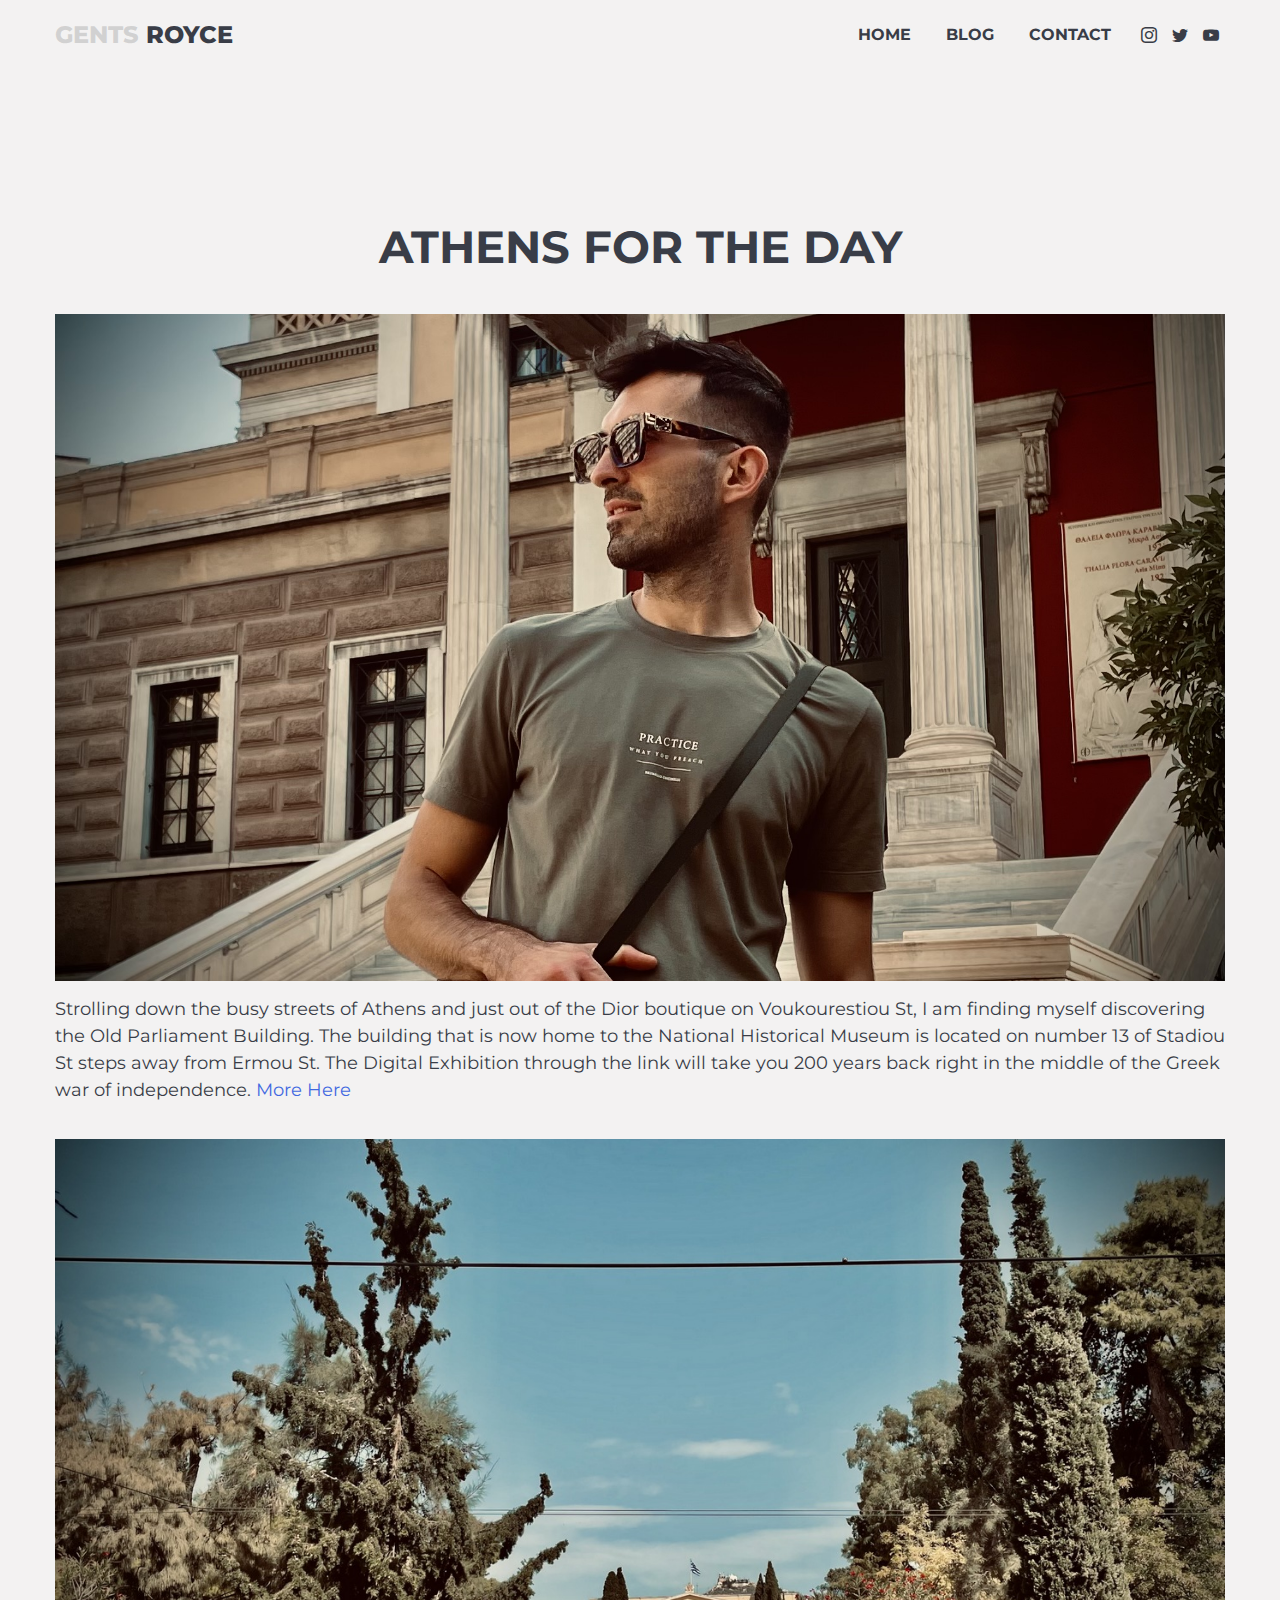
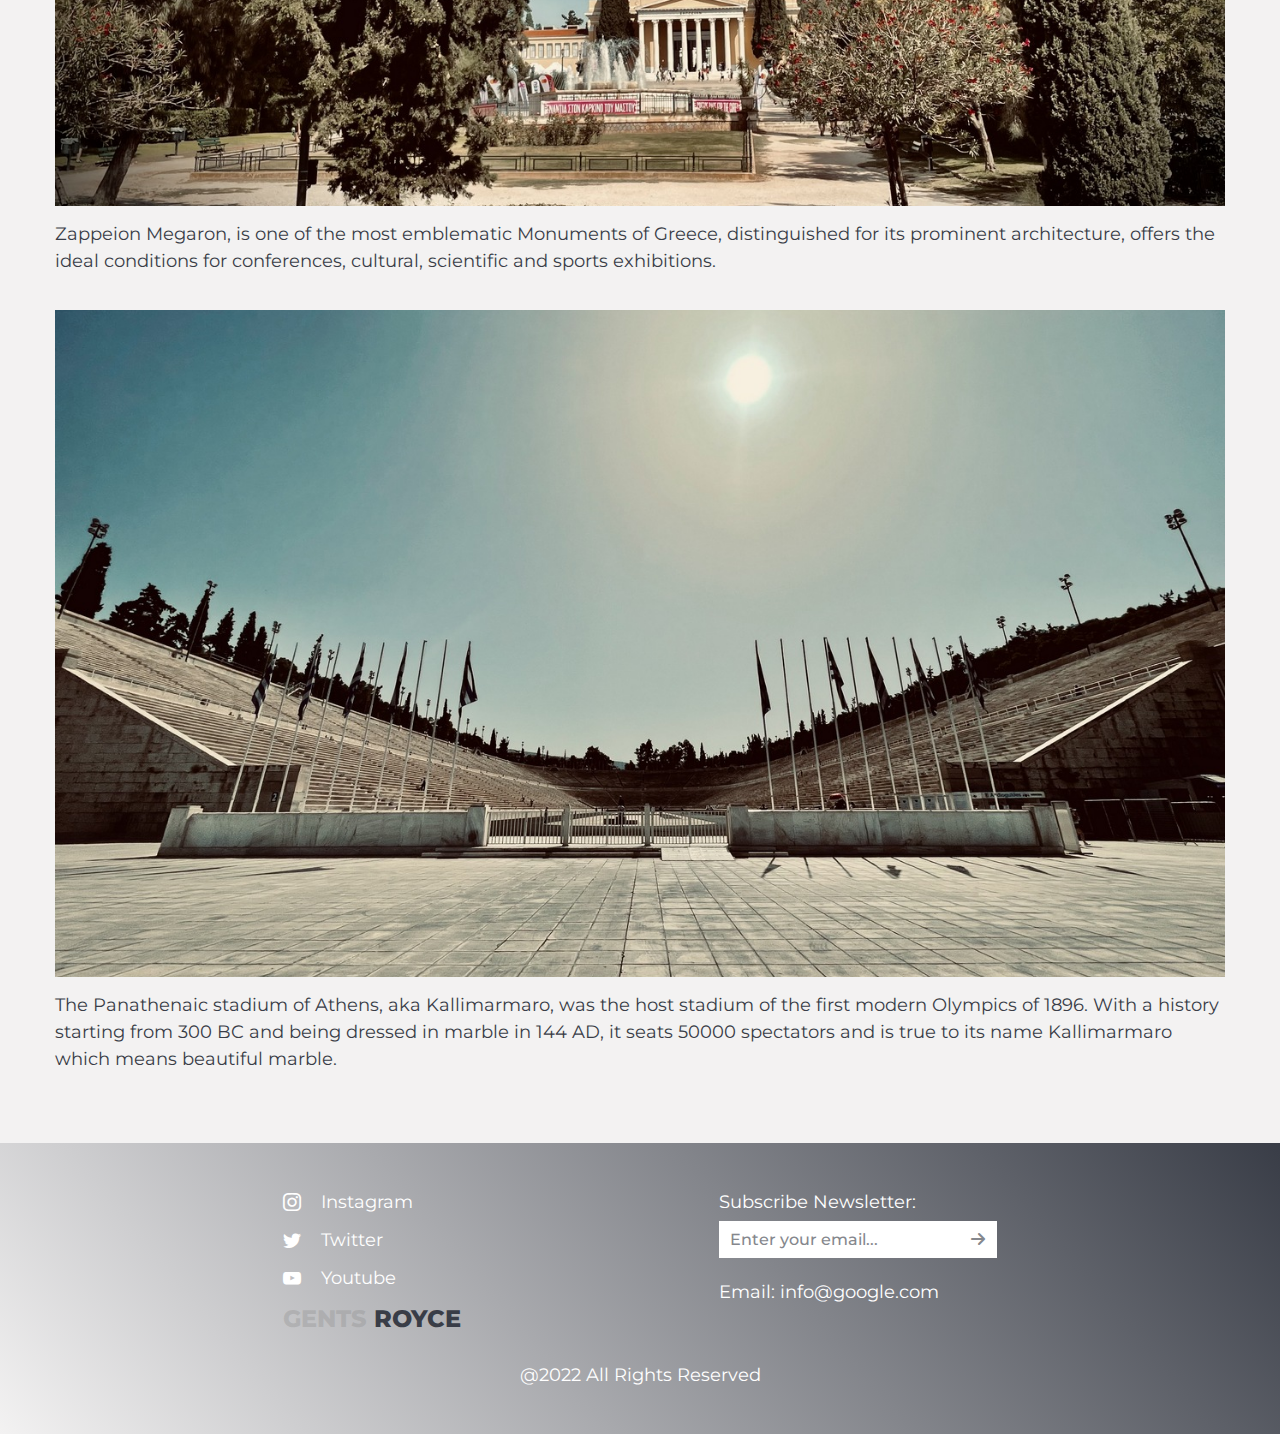
==== commit ee76dcca: "form" ====
--- a/Athens.html
+++ b/Athens.html
@@ -89,7 +89,7 @@
 						<label for="formEmail" class="form__label">Subscribe Newsletter:</label> 						<div id="formEmail" class="form__line"> 							<input autocomplete="off" type="text"-								name="form[email]" data-error="Please insert a valid email address" placeholder="Enter your email..." class="form__input _req">+								name="form[email]" data-error="Please insert a valid email address" placeholder="Enter your email..." class="form__input _req _email"> 							<button type="submit" class="form__button _icon-arrow-right"></button> 						</div> 					</form>					--- a/css/style.min.css
+++ b/css/style.min.css
@@ -1 +1 @@
-@charset "UTF-8";@import url(https://fonts.googleapis.com/css?family=Montserrat:regular,500,600,700,800,900&display=swap);@font-face{font-family:icons;font-display:swap;src:url(../fonts/icons.woff) format("woff"),url(../fonts/icons.woff2#icons) format("woff2");font-weight:400;font-style:normal;font-display:block}[class*=" _icon-"]:before,[class^=_icon-]:before{font-family:icons;font-style:normal;font-weight:400;font-variant:normal;text-transform:none;line-height:1;-webkit-font-smoothing:antialiased;-moz-osx-font-smoothing:grayscale}[class*=" _icon-"]:before,[class^=_icon-]:before{display:block}._icon-arrow-right:before{content:"\e900"}._icon-instagram:before{content:"\e901"}._icon-tilde:before{content:"\e902"}._icon-twitter:before{content:"\e903"}._icon-youtube:before{content:"\e904"}*{padding:0;margin:0;border:0}*,:after,:before{-webkit-box-sizing:border-box;box-sizing:border-box}aside,footer,header,nav,section{display:block}body,html{height:100%;min-width:320px}body{line-height:1;font-family:Montserrat;-ms-text-size-adjust:100%;-moz-text-size-adjust:100%;-webkit-text-size-adjust:100%}button,input,textarea{font-family:Montserrat;font-size:inherit}input::-ms-clear{display:none}button{cursor:pointer;background-color:inherit}button::-moz-focus-inner{padding:0;border:0}a,a:visited{text-decoration:none}a:hover{text-decoration:none}ul li{list-style:none}img{vertical-align:top}h1,h2,h3,h4,h5,h6{font-weight:inherit;font-size:inherit}body{color:#393d47}body._lock{overflow:hidden;-ms-touch-action:none;touch-action:none}.wrapper{min-height:100%;overflow:hidden;display:-webkit-box;display:-ms-flexbox;display:flex;-webkit-box-orient:vertical;-webkit-box-direction:normal;-ms-flex-direction:column;flex-direction:column}.wrapper>main{-webkit-box-flex:1;-ms-flex:1 1 auto;flex:1 1 auto}.wrapper>*{min-width:0}[class*=__container]{max-width:73.125rem;-webkit-box-sizing:content-box;box-sizing:content-box;margin:0 auto;padding:0 .9375rem}.post{background-color:#f3f2f2}@supports (padding-top:clamp(6.25rem ,5.1136363636rem + 5.6818181818vw ,9.375rem)){.post__body{padding-top:clamp(6.25rem ,5.1136363636rem + 5.6818181818vw ,9.375rem)}}@supports not (padding-top:clamp(6.25rem ,5.1136363636rem + 5.6818181818vw ,9.375rem)){.post__body{padding-top:calc(6.25rem + 3.125 * (100vw - 20rem)/ 55)}}@supports (padding-bottom:clamp(1.875rem ,1.4204545455rem + 2.2727272727vw ,3.125rem)){.post__body{padding-bottom:clamp(1.875rem ,1.4204545455rem + 2.2727272727vw ,3.125rem)}}@supports not (padding-bottom:clamp(1.875rem ,1.4204545455rem + 2.2727272727vw ,3.125rem)){.post__body{padding-bottom:calc(1.875rem + 1.25 * (100vw - 20rem)/ 55)}}.post__title{font-weight:700;line-height:1.2;text-align:center;text-transform:uppercase;color:#393d47}@supports (margin-bottom:clamp(1.5625rem ,1.2215909091rem + 1.7045454545vw ,2.5rem)){.post__title{margin-bottom:clamp(1.5625rem ,1.2215909091rem + 1.7045454545vw ,2.5rem)}}@supports not (margin-bottom:clamp(1.5625rem ,1.2215909091rem + 1.7045454545vw ,2.5rem)){.post__title{margin-bottom:calc(1.5625rem + .9375 * (100vw - 20rem)/ 55)}}@supports (font-size:clamp(1.875rem ,1.5340909091rem + 1.7045454545vw ,2.8125rem)){.post__title{font-size:clamp(1.875rem ,1.5340909091rem + 1.7045454545vw ,2.8125rem)}}@supports not (font-size:clamp(1.875rem ,1.5340909091rem + 1.7045454545vw ,2.8125rem)){.post__title{font-size:calc(1.875rem + .9375 * (100vw - 20rem)/ 55)}}.post__item:not(:last-child){margin-bottom:2.1875rem}.item-post__text{font-size:1.125rem;line-height:1.5;text-align:left;color:#393d47}.item-post__text a{display:inline-block;color:#4169e1;text-transform:capitalize}.item-post__image-ibg{margin-bottom:.9375rem;padding:0 0 57% 0}[class*=-ibg]{position:relative}[class*=-ibg] img{position:absolute;width:100%;height:100%;top:0;left:0;-o-object-fit:cover;object-fit:cover}[class*=-ibg_contain] img{-o-object-fit:contain;object-fit:contain}.popup{-webkit-overflow-scrolling:touch;z-index:100;padding:30px 10px;position:fixed;top:0;left:0;width:100%;height:100%;-webkit-transition:visibility .8s ease 0s;-o-transition:visibility .8s ease 0s;transition:visibility .8s ease 0s;visibility:hidden}.popup::before{content:"";background-color:rgba(0,0,0,.7);position:fixed;width:100%;height:100%;top:0;left:0;opacity:0;-webkit-transition:opacity .8s ease 0s;-o-transition:opacity .8s ease 0s;transition:opacity .8s ease 0s}.popup.show{visibility:visible;overflow:auto}.popup.show::before{opacity:1}.popup.show .popup__body{-webkit-transform:scale(1);-ms-transform:scale(1);transform:scale(1)}.popup._active{overflow:auto;visibility:visible}.popup._active::before{opacity:1}.popup._active .popup__body{-webkit-transition:all .3s ease .2s;-o-transition:all .3s ease .2s;transition:all .3s ease .2s;-webkit-transform:scale(1);-ms-transform:scale(1);transform:scale(1)}.popup__content{display:-webkit-box;display:-ms-flexbox;display:flex;-webkit-box-orient:vertical;-webkit-box-direction:normal;-ms-flex-direction:column;flex-direction:column;-webkit-box-align:center;-ms-flex-align:center;align-items:center;min-height:100%;-webkit-box-flex:1;-ms-flex:1 1 auto;flex:1 1 auto;width:100%;display:flex;-webkit-box-pack:center;-ms-flex-pack:center;justify-content:center;align-items:center}.popup__body{-webkit-transform:scale(0);-ms-transform:scale(0);transform:scale(0);-webkit-transition:all .3s ease 0s;-o-transition:all .3s ease 0s;transition:all .3s ease 0s;background-color:#f3f2f2;width:100%;max-width:700px;text-align:center}@supports (padding-top:clamp(2.5rem ,1.5909090909rem + 4.5454545455vw ,5rem)){.popup__body{padding-top:clamp(2.5rem ,1.5909090909rem + 4.5454545455vw ,5rem)}}@supports not (padding-top:clamp(2.5rem ,1.5909090909rem + 4.5454545455vw ,5rem)){.popup__body{padding-top:calc(2.5rem + 2.5 * (100vw - 20rem)/ 55)}}@supports (padding-bottom:clamp(2.5rem ,1.5909090909rem + 4.5454545455vw ,5rem)){.popup__body{padding-bottom:clamp(2.5rem ,1.5909090909rem + 4.5454545455vw ,5rem)}}@supports not (padding-bottom:clamp(2.5rem ,1.5909090909rem + 4.5454545455vw ,5rem)){.popup__body{padding-bottom:calc(2.5rem + 2.5 * (100vw - 20rem)/ 55)}}@supports (padding-left:clamp(1.875rem ,0.7386363636rem + 5.6818181818vw ,5rem)){.popup__body{padding-left:clamp(1.875rem ,.7386363636rem + 5.6818181818vw ,5rem)}}@supports not (padding-left:clamp(1.875rem ,0.7386363636rem + 5.6818181818vw ,5rem)){.popup__body{padding-left:calc(1.875rem + 3.125 * (100vw - 20rem)/ 55)}}@supports (padding-right:clamp(1.875rem ,0.7386363636rem + 5.6818181818vw ,5rem)){.popup__body{padding-right:clamp(1.875rem ,.7386363636rem + 5.6818181818vw ,5rem)}}@supports not (padding-right:clamp(1.875rem ,0.7386363636rem + 5.6818181818vw ,5rem)){.popup__body{padding-right:calc(1.875rem + 3.125 * (100vw - 20rem)/ 55)}}.popup__close{width:20px;height:20px;position:absolute;top:10px;right:10px;cursor:pointer;z-index:30}.popup__title{display:inline-block;font-family:Montserrat;line-height:1.2;font-weight:700;text-transform:uppercase;color:#393d47}@supports (font-size:clamp(1.5625rem ,1.4488636364rem + 0.5681818182vw ,1.875rem)){.popup__title{font-size:clamp(1.5625rem ,1.4488636364rem + .5681818182vw ,1.875rem)}}@supports not (font-size:clamp(1.5625rem ,1.4488636364rem + 0.5681818182vw ,1.875rem)){.popup__title{font-size:calc(1.5625rem + .3125 * (100vw - 20rem)/ 55)}}.header{padding:23px 0 23px 0;position:fixed;top:0;left:0;width:100%;min-height:70px;background-color:#f3f2f2;z-index:50}.header__container{display:-webkit-box;display:-ms-flexbox;display:flex;-webkit-box-align:center;-ms-flex-align:center;align-items:center;gap:30px}@supports (gap:clamp(0.9375rem ,0.2678272468rem + 3.3483637662vw ,1.875rem)){.header__container{gap:clamp(.9375rem ,.2678272468rem + 3.3483637662vw ,1.875rem)}}@supports not (gap:clamp(0.9375rem ,0.2678272468rem + 3.3483637662vw ,1.875rem)){.header__container{gap:calc(.9375rem + .9375 * (100vw - 20rem)/ 27.99875)}}.header__logo{-webkit-box-flex:0 0 percent;-ms-flex:0 0 percent 200,1170;flex:0 0 percent 200,1170;font-weight:800;line-height:1;color:#393d47;text-transform:uppercase;white-space:nowrap}@supports (font-size:clamp(1.125rem ,0.9886363636rem + 0.6818181818vw ,1.5rem)){.header__logo{font-size:clamp(1.125rem ,.9886363636rem + .6818181818vw ,1.5rem)}}@supports not (font-size:clamp(1.125rem ,0.9886363636rem + 0.6818181818vw ,1.5rem)){.header__logo{font-size:calc(1.125rem + .375 * (100vw - 20rem)/ 55)}}.header__logo span{color:#89898950}.header__menu{-webkit-box-flex:1;-ms-flex:1 1 auto;flex:1 1 auto}.header__social{-webkit-box-flex:0;-ms-flex:0 0 84px;flex:0 0 84px}.menu__list{display:-webkit-box;display:-ms-flexbox;display:flex;-webkit-box-pack:end;-ms-flex-pack:end;justify-content:flex-end;gap:35px}.menu__link{position:relative;font-weight:700;line-height:1;text-transform:uppercase;color:#393d47;-webkit-transition:all .3s ease 0s;-o-transition:all .3s ease 0s;transition:all .3s ease 0s}.menu__link::after{content:"";position:absolute;left:0;bottom:-2px;width:0;height:1px;background-color:#393d47;-webkit-transition:width .3s ease 0s;-o-transition:width .3s ease 0s;transition:width .3s ease 0s}.menu__link._active{color:#bb9c66}.icon-menu{display:none}.social{display:-webkit-box;display:-ms-flexbox;display:flex;gap:15px}.social__item{color:#393d47;position:relative}@supports (font-size:clamp(0.9375rem ,0.8928551498rem + 0.2232242511vw ,1rem)){.social__item::before{font-size:clamp(.9375rem ,.8928551498rem + .2232242511vw ,1rem)}}@supports not (font-size:clamp(0.9375rem ,0.8928551498rem + 0.2232242511vw ,1rem)){.social__item::before{font-size:calc(.9375rem + .0625 * (100vw - 20rem)/ 27.99875)}}.social__item::after{content:"";position:absolute;left:0;bottom:-2px;width:0;height:1px;background-color:#393d47;-webkit-transition:width .3s ease 0s;-o-transition:width .3s ease 0s;transition:width .3s ease 0s}.footer{background-image:-o-linear-gradient(40deg,#f3f2f2,#393d47);background-image:linear-gradient(50deg,#f3f2f2,#393d47)}@supports (padding-top:clamp(1.875rem ,1.4204545455rem + 2.2727272727vw ,3.125rem)){.footer__body{padding-top:clamp(1.875rem ,1.4204545455rem + 2.2727272727vw ,3.125rem)}}@supports not (padding-top:clamp(1.875rem ,1.4204545455rem + 2.2727272727vw ,3.125rem)){.footer__body{padding-top:calc(1.875rem + 1.25 * (100vw - 20rem)/ 55)}}@supports (padding-bottom:clamp(1.875rem ,1.4204545455rem + 2.2727272727vw ,3.125rem)){.footer__body{padding-bottom:clamp(1.875rem ,1.4204545455rem + 2.2727272727vw ,3.125rem)}}@supports not (padding-bottom:clamp(1.875rem ,1.4204545455rem + 2.2727272727vw ,3.125rem)){.footer__body{padding-bottom:calc(1.875rem + 1.25 * (100vw - 20rem)/ 55)}}.footer__container{margin-bottom:1.875rem;display:-webkit-box;display:-ms-flexbox;display:flex;-webkit-box-pack:space-evenly;-ms-flex-pack:space-evenly;justify-content:space-evenly;-webkit-column-gap:30px;-moz-column-gap:30px;column-gap:30px}.footer__content{display:-webkit-box;display:-ms-flexbox;display:flex;-webkit-box-orient:vertical;-webkit-box-direction:normal;-ms-flex-direction:column;flex-direction:column}.footer__logo{margin-bottom:1.25rem;display:inline-block;font-weight:800;line-height:1;color:#393d47;text-transform:uppercase;white-space:nowrap}@supports (font-size:clamp(1.125rem ,0.9886363636rem + 0.6818181818vw ,1.5rem)){.footer__logo{font-size:clamp(1.125rem ,.9886363636rem + .6818181818vw ,1.5rem)}}@supports not (font-size:clamp(1.125rem ,0.9886363636rem + 0.6818181818vw ,1.5rem)){.footer__logo{font-size:calc(1.125rem + .375 * (100vw - 20rem)/ 55)}}.footer__logo span{color:#89898950}.footer__email{display:inline-block;line-height:1;color:#fff}@supports (font-size:clamp(1rem ,0.9545454545rem + 0.2272727273vw ,1.125rem)){.footer__email{font-size:clamp(1rem ,.9545454545rem + .2272727273vw ,1.125rem)}}@supports not (font-size:clamp(1rem ,0.9545454545rem + 0.2272727273vw ,1.125rem)){.footer__email{font-size:calc(1rem + .125 * (100vw - 20rem)/ 55)}}.footer__email span{text-transform:capitalize}.footer__subscribe{margin-bottom:1.5625rem}.footer__copy{line-height:1;text-transform:capitalize;text-align:center;color:#fff}@supports (font-size:clamp(0.9375rem ,0.8693181818rem + 0.3409090909vw ,1.125rem)){.footer__copy{font-size:clamp(.9375rem ,.8693181818rem + .3409090909vw ,1.125rem)}}@supports not (font-size:clamp(0.9375rem ,0.8693181818rem + 0.3409090909vw ,1.125rem)){.footer__copy{font-size:calc(.9375rem + .1875 * (100vw - 20rem)/ 55)}}.form{position:relative}.form__label{margin-bottom:.625rem;display:block;line-height:1;text-transform:capitalize;color:#fff}@supports (font-size:clamp(1rem ,0.9545454545rem + 0.2272727273vw ,1.125rem)){.form__label{font-size:clamp(1rem ,.9545454545rem + .2272727273vw ,1.125rem)}}@supports not (font-size:clamp(1rem ,0.9545454545rem + 0.2272727273vw ,1.125rem)){.form__label{font-size:calc(1rem + .125 * (100vw - 20rem)/ 55)}}.form__line{max-width:28.125rem;display:-webkit-box;display:-ms-flexbox;display:flex;background-color:#fff;border:1px solid transparent}.form__input{width:100%;height:2.1875rem;-webkit-box-flex:1;-ms-flex:1 1 auto;flex:1 1 auto;padding:0 .625rem;font-size:1rem;line-height:1;color:#85878d;font-weight:500;background-color:#fff}.form__input::-webkit-input-placeholder{color:#85878d}.form__input::-moz-placeholder{color:#85878d}.form__input:-ms-input-placeholder{color:#85878d}.form__input::-ms-input-placeholder{color:#85878d}.form__input::placeholder{color:#85878d}.form__error{position:absolute;top:102%;left:0;font-size:1rem;line-height:1;font-weight:400;color:#bb9c66}.form__button{padding:0 .625rem;font-size:1rem;line-height:1;color:#85878d;background-color:#fff}.social-footer{margin-bottom:1.25rem;display:-webkit-box;display:-ms-flexbox;display:flex;-webkit-box-orient:vertical;-webkit-box-direction:normal;-ms-flex-direction:column;flex-direction:column;text-align:center}.social-footer__item{display:-webkit-box;display:-ms-flexbox;display:flex;-webkit-box-align:center;-ms-flex-align:center;align-items:center;gap:20px;text-transform:capitalize;color:#fff;position:relative}.social-footer__item:not(:last-child){margin-bottom:1.25rem}@supports (font-size:clamp(1rem ,0.9545454545rem + 0.2272727273vw ,1.125rem)){.social-footer__item{font-size:clamp(1rem ,.9545454545rem + .2272727273vw ,1.125rem)}}@supports not (font-size:clamp(1rem ,0.9545454545rem + 0.2272727273vw ,1.125rem)){.social-footer__item{font-size:calc(1rem + .125 * (100vw - 20rem)/ 55)}}.post{background-color:#f3f2f2}.post__body{text-align:center}@supports (padding-top:clamp(6.25rem ,5.1136363636rem + 5.6818181818vw ,9.375rem)){.post__body{padding-top:clamp(6.25rem ,5.1136363636rem + 5.6818181818vw ,9.375rem)}}@supports not (padding-top:clamp(6.25rem ,5.1136363636rem + 5.6818181818vw ,9.375rem)){.post__body{padding-top:calc(6.25rem + 3.125 * (100vw - 20rem)/ 55)}}@supports (padding-bottom:clamp(1.875rem ,1.4204545455rem + 2.2727272727vw ,3.125rem)){.post__body{padding-bottom:clamp(1.875rem ,1.4204545455rem + 2.2727272727vw ,3.125rem)}}@supports not (padding-bottom:clamp(1.875rem ,1.4204545455rem + 2.2727272727vw ,3.125rem)){.post__body{padding-bottom:calc(1.875rem + 1.25 * (100vw - 20rem)/ 55)}}.post__title{font-weight:700;line-height:1.2;text-align:center;text-transform:uppercase;color:#393d47}@supports (margin-bottom:clamp(1.5625rem ,1.2215909091rem + 1.7045454545vw ,2.5rem)){.post__title{margin-bottom:clamp(1.5625rem ,1.2215909091rem + 1.7045454545vw ,2.5rem)}}@supports not (margin-bottom:clamp(1.5625rem ,1.2215909091rem + 1.7045454545vw ,2.5rem)){.post__title{margin-bottom:calc(1.5625rem + .9375 * (100vw - 20rem)/ 55)}}@supports (font-size:clamp(1.875rem ,1.5340909091rem + 1.7045454545vw ,2.8125rem)){.post__title{font-size:clamp(1.875rem ,1.5340909091rem + 1.7045454545vw ,2.8125rem)}}@supports not (font-size:clamp(1.875rem ,1.5340909091rem + 1.7045454545vw ,2.8125rem)){.post__title{font-size:calc(1.875rem + .9375 * (100vw - 20rem)/ 55)}}.post__item:not(:last-child){margin-bottom:2.1875rem}.item-post__text{margin-bottom:1.25rem;font-size:1.125rem;line-height:1.5;color:#393d47}.item-post__text a{display:inline-block;color:#4169e1}.item-post__image-ibg{padding:0 0 57% 0}.page{padding:70px 0 0 0}._no-webp .home{background:url(../img/home/bg.jpg) center/cover no-repeat}.home{display:-webkit-box;display:-ms-flexbox;display:flex;-webkit-box-align:center;-ms-flex-align:center;align-items:center;width:100%;height:100vh;min-height:650px}.home__image-ibg{padding:0 0 40% 0}.home__body{-webkit-box-flex:1;-ms-flex:1 1 auto;flex:1 1 auto;display:-webkit-box;display:-ms-flexbox;display:flex;-webkit-box-orient:vertical;-webkit-box-direction:normal;-ms-flex-direction:column;flex-direction:column;-webkit-box-align:start;-ms-flex-align:start;align-items:flex-start;-webkit-transform:translate(2%,-18%);-ms-transform:translate(2%,-18%);transform:translate(2%,-18%)}@supports (max-width:clamp(15.625rem ,12.8977272727rem + 13.6363636364vw ,23.125rem)){.home__body{max-width:clamp(15.625rem ,12.8977272727rem + 13.6363636364vw ,23.125rem)}}@supports not (max-width:clamp(15.625rem ,12.8977272727rem + 13.6363636364vw ,23.125rem)){.home__body{max-width:calc(15.625rem + 7.5 * (100vw - 20rem)/ 55)}}.home__title{margin:0 0 .3125rem 0;font-weight:500;line-height:1.2;text-transform:uppercase;text-align:left;color:#fff}@supports (font-size:clamp(1.5625rem ,1.3352272727rem + 1.1363636364vw ,2.1875rem)){.home__title{font-size:clamp(1.5625rem ,1.3352272727rem + 1.1363636364vw ,2.1875rem)}}@supports not (font-size:clamp(1.5625rem ,1.3352272727rem + 1.1363636364vw ,2.1875rem)){.home__title{font-size:calc(1.5625rem + .625 * (100vw - 20rem)/ 55)}}.home__title span{font-weight:700}@supports (font-size:clamp(2.1875rem ,1.8465909091rem + 1.7045454545vw ,3.125rem)){.home__title span{font-size:clamp(2.1875rem ,1.8465909091rem + 1.7045454545vw ,3.125rem)}}@supports not (font-size:clamp(2.1875rem ,1.8465909091rem + 1.7045454545vw ,3.125rem)){.home__title span{font-size:calc(2.1875rem + .9375 * (100vw - 20rem)/ 55)}}.home__cite{display:-webkit-box;display:-ms-flexbox;display:flex;-webkit-box-align:center;-ms-flex-align:center;align-items:center;-webkit-column-gap:3px;-moz-column-gap:3px;column-gap:3px;font-weight:600;line-height:1.2;text-transform:uppercase;color:#fff;-ms-flex-item-align:end;align-self:flex-end}@supports (font-size:clamp(0.8125rem ,0.7443181818rem + 0.3409090909vw ,1rem)){.home__cite{font-size:clamp(.8125rem ,.7443181818rem + .3409090909vw ,1rem)}}@supports not (font-size:clamp(0.8125rem ,0.7443181818rem + 0.3409090909vw ,1rem)){.home__cite{font-size:calc(.8125rem + .1875 * (100vw - 20rem)/ 55)}}.home__cite::before{color:#fff}.animate__animated.animate__animate__fadeInUp{-webkit-animation-name:fadeInUp;animation-name:fadeInUp;--animate-duration:1.5s;-webkit-animation-delay:.5s;animation-delay:.5s}@-webkit-keyframes fadeInUp{0%{opacity:0;-webkit-transform:translate3d(0,100%,0);transform:translate3d(0,100%,0)}100%{opacity:1;-webkit-transform:translateZ(0);transform:translateZ(0)}}@keyframes fadeInUp{0%{opacity:0;-webkit-transform:translate3d(0,100%,0);transform:translate3d(0,100%,0)}100%{opacity:1;-webkit-transform:translateZ(0);transform:translateZ(0)}}.blog{background-color:#f3f2f2;padding:70px 0 50px 0}.blog__title{padding:70px 0 0 0;margin:0 0 40px 0;font-weight:700;line-height:1;text-align:center;text-transform:uppercase;color:#393d47}@supports (font-size:clamp(2.1875rem ,1.9602272727rem + 1.1363636364vw ,2.8125rem)){.blog__title{font-size:clamp(2.1875rem ,1.9602272727rem + 1.1363636364vw ,2.8125rem)}}@supports not (font-size:clamp(2.1875rem ,1.9602272727rem + 1.1363636364vw ,2.8125rem)){.blog__title{font-size:calc(2.1875rem + .625 * (100vw - 20rem)/ 55)}}.blog__items{display:-ms-grid;display:grid;grid-template-columns:repeat(auto-fit,minmax(260px,1fr));gap:30px}.blog__item{height:100%}.item-blog{position:relative;background-color:#fff;-webkit-box-shadow:0 10px 20px 0 #5c5858bf;box-shadow:0 10px 20px 0 #5c5858bf}.item-blog__image-ibg{margin:0 0 15px 0;padding:0 0 61% 0}.item-blog__body{padding:15px;text-align:center;display:-webkit-box;display:-ms-flexbox;display:flex;-webkit-box-orient:vertical;-webkit-box-direction:normal;-ms-flex-direction:column;flex-direction:column;-webkit-box-flex:1;-ms-flex:1 1 auto;flex:1 1 auto}.item-blog__title{display:inline-block;font-size:1.5625rem;font-weight:600;line-height:1.3;text-transform:uppercase;color:#393d47}.item-blog__title:not(:last-child){margin-bottom:.6em}.hover-item-blog{opacity:0;visibility:hidden;position:absolute;top:0;left:0;width:100%;height:100%;display:-webkit-box;display:-ms-flexbox;display:flex;-webkit-box-orient:vertical;-webkit-box-direction:normal;-ms-flex-direction:column;flex-direction:column;-webkit-box-pack:center;-ms-flex-pack:center;justify-content:center;background-color:rgba(255,255,255,.9)}.hover-item-blog__btn{padding:15px 25px;-ms-flex-item-align:center;-ms-grid-row-align:center;align-self:center;font-size:1.25rem;font-weight:600;line-height:1;text-align:center;text-transform:uppercase;color:#393d47;border:3px solid #393d47;-webkit-transition:all .3s ease 0s;-o-transition:all .3s ease 0s;transition:all .3s ease 0s}.hover-item-blog__btn:hover{background-color:#ecebeb}.block__content{font-size:1.125rem;line-height:1;text-align:left;color:#393d47}@media (min-width:61.99875em){.menu__link:hover::after{width:100%}.social__item:hover::after{width:100%}}@media (max-width:75em){.home__body{-webkit-transform:translate(7%,-18%);-ms-transform:translate(7%,-18%);transform:translate(7%,-18%)}}@media (max-width:47.99875em){.menu__body{opacity:0;visibility:hidden;position:fixed;width:100%;height:100%;top:0;left:0;overflow:auto;padding:3.75rem 0 1.875rem 0;text-align:center;background-color:#f3f2f2;z-index:2;-webkit-transition:all .4s ease 0s;-o-transition:all .4s ease 0s;transition:all .4s ease 0s}.menu__body:before{content:"";top:0;left:0;position:fixed;width:100%;height:60px;z-index:11;background-color:#f3f2f2}.menu__body._active{opacity:1;visibility:visible}.menu__list{display:block;padding:2.5rem 0 0 0}.menu__list li{text-align:center;margin:0 0 1.25rem 0;padding:0}.menu__list li:first-child{padding:0}.icon-menu{display:block;position:absolute;top:25px;right:15px;width:30px;height:18px;cursor:pointer}.icon-menu span{-webkit-transition:all .3s ease 0s;-o-transition:all .3s ease 0s;transition:all .3s ease 0s;top:calc(50% - 1px);left:0;position:absolute;width:100%;height:2px;background-color:#393d47}.icon-menu span:first-child{top:0}.icon-menu span:last-child{top:auto;bottom:0}.icon-menu._active{z-index:3}.icon-menu._active span{-webkit-transform:scale(0);-ms-transform:scale(0);transform:scale(0)}.icon-menu._active span:first-child{-webkit-transform:rotate(-45deg);-ms-transform:rotate(-45deg);transform:rotate(-45deg);top:calc(50% - 1px)}.icon-menu._active span:last-child{-webkit-transform:rotate(45deg);-ms-transform:rotate(45deg);transform:rotate(45deg);bottom:calc(50% - 1px)}.social{padding:0 45px 0 0}.home__body{-webkit-transform:translate(6%,-18%);-ms-transform:translate(6%,-18%);transform:translate(6%,-18%)}}@media (max-width:47.99875em) and (max-width:47.99875em){.menu__body{padding:4.375rem 0 1.875rem 0}}@media (max-width:29.99875em){.footer{background-image:-o-linear-gradient(340deg,#f3f2f2,#393d47);background-image:linear-gradient(110deg,#f3f2f2,#393d47)}.footer__container{-ms-flex-wrap:wrap;flex-wrap:wrap;-webkit-box-pack:center;-ms-flex-pack:center;justify-content:center;-webkit-box-orient:vertical;-webkit-box-direction:reverse;-ms-flex-direction:column-reverse;flex-direction:column-reverse}.footer__email{margin-bottom:1.25rem}}@media (any-hover:hover){.item-post__text a:hover{text-decoration:underline}.footer__email:hover{color:#c7c3c3}.form__label:hover{color:#c7c3c3}.social-footer__item:hover{color:#c7c3c3}.item-post__text a:hover{text-decoration:underline}.item-blog:hover .hover-item-blog{-webkit-transition:all .3s ease 0s;-o-transition:all .3s ease 0s;transition:all .3s ease 0s;opacity:1;visibility:visible}}._webp .home{background:url(../img/home/bg.webp) center/cover no-repeat}+@charset "UTF-8";@import url(https://fonts.googleapis.com/css?family=Montserrat:regular,500,600,700,800,900&display=swap);@font-face{font-family:icons;font-display:swap;src:url(../fonts/icons.woff) format("woff"),url(../fonts/icons.woff2#icons) format("woff2");font-weight:400;font-style:normal;font-display:block}[class*=" _icon-"]:before,[class^=_icon-]:before{font-family:icons;font-style:normal;font-weight:400;font-variant:normal;text-transform:none;line-height:1;-webkit-font-smoothing:antialiased;-moz-osx-font-smoothing:grayscale}[class*=" _icon-"]:before,[class^=_icon-]:before{display:block}._icon-arrow-right:before{content:"\e900"}._icon-instagram:before{content:"\e901"}._icon-tilde:before{content:"\e902"}._icon-twitter:before{content:"\e903"}._icon-youtube:before{content:"\e904"}*{padding:0;margin:0;border:0}*,:after,:before{-webkit-box-sizing:border-box;box-sizing:border-box}aside,footer,header,nav,section{display:block}body,html{height:100%;min-width:320px}body{line-height:1;font-family:Montserrat;-ms-text-size-adjust:100%;-moz-text-size-adjust:100%;-webkit-text-size-adjust:100%}button,input,textarea{font-family:Montserrat;font-size:inherit}input::-ms-clear{display:none}button{cursor:pointer;background-color:inherit}button::-moz-focus-inner{padding:0;border:0}a,a:visited{text-decoration:none}a:hover{text-decoration:none}ul li{list-style:none}img{vertical-align:top}h1,h2,h3,h4,h5,h6{font-weight:inherit;font-size:inherit}body{color:#393d47}body._lock{overflow:hidden;-ms-touch-action:none;touch-action:none}.wrapper{min-height:100%;overflow:hidden;display:-webkit-box;display:-ms-flexbox;display:flex;-webkit-box-orient:vertical;-webkit-box-direction:normal;-ms-flex-direction:column;flex-direction:column}.wrapper>main{-webkit-box-flex:1;-ms-flex:1 1 auto;flex:1 1 auto}.wrapper>*{min-width:0}[class*=__container]{max-width:73.125rem;-webkit-box-sizing:content-box;box-sizing:content-box;margin:0 auto;padding:0 .9375rem}.post{background-color:#f3f2f2}@supports (padding-top:clamp(6.25rem ,5.1136363636rem + 5.6818181818vw ,9.375rem)){.post__body{padding-top:clamp(6.25rem ,5.1136363636rem + 5.6818181818vw ,9.375rem)}}@supports not (padding-top:clamp(6.25rem ,5.1136363636rem + 5.6818181818vw ,9.375rem)){.post__body{padding-top:calc(6.25rem + 3.125 * (100vw - 20rem)/ 55)}}@supports (padding-bottom:clamp(1.875rem ,1.4204545455rem + 2.2727272727vw ,3.125rem)){.post__body{padding-bottom:clamp(1.875rem ,1.4204545455rem + 2.2727272727vw ,3.125rem)}}@supports not (padding-bottom:clamp(1.875rem ,1.4204545455rem + 2.2727272727vw ,3.125rem)){.post__body{padding-bottom:calc(1.875rem + 1.25 * (100vw - 20rem)/ 55)}}.post__title{font-weight:700;line-height:1.2;text-align:center;text-transform:uppercase;color:#393d47}@supports (margin-bottom:clamp(1.5625rem ,1.2215909091rem + 1.7045454545vw ,2.5rem)){.post__title{margin-bottom:clamp(1.5625rem ,1.2215909091rem + 1.7045454545vw ,2.5rem)}}@supports not (margin-bottom:clamp(1.5625rem ,1.2215909091rem + 1.7045454545vw ,2.5rem)){.post__title{margin-bottom:calc(1.5625rem + .9375 * (100vw - 20rem)/ 55)}}@supports (font-size:clamp(1.875rem ,1.5340909091rem + 1.7045454545vw ,2.8125rem)){.post__title{font-size:clamp(1.875rem ,1.5340909091rem + 1.7045454545vw ,2.8125rem)}}@supports not (font-size:clamp(1.875rem ,1.5340909091rem + 1.7045454545vw ,2.8125rem)){.post__title{font-size:calc(1.875rem + .9375 * (100vw - 20rem)/ 55)}}.post__item:not(:last-child){margin-bottom:2.1875rem}.item-post__text{font-size:1.125rem;line-height:1.5;text-align:left;color:#393d47}.item-post__text a{display:inline-block;color:#4169e1;text-transform:capitalize}.item-post__image-ibg{margin-bottom:.9375rem;padding:0 0 57% 0}[class*=-ibg]{position:relative}[class*=-ibg] img{position:absolute;width:100%;height:100%;top:0;left:0;-o-object-fit:cover;object-fit:cover}[class*=-ibg_contain] img{-o-object-fit:contain;object-fit:contain}.popup{-webkit-overflow-scrolling:touch;z-index:100;padding:30px 10px;position:fixed;top:0;left:0;width:100%;height:100%;-webkit-transition:visibility .8s ease 0s;-o-transition:visibility .8s ease 0s;transition:visibility .8s ease 0s;visibility:hidden}.popup::before{content:"";background-color:rgba(0,0,0,.7);position:fixed;width:100%;height:100%;top:0;left:0;opacity:0;-webkit-transition:opacity .8s ease 0s;-o-transition:opacity .8s ease 0s;transition:opacity .8s ease 0s}.popup.show{visibility:visible;overflow:auto}.popup.show::before{opacity:1}.popup.show .popup__body{-webkit-transform:scale(1);-ms-transform:scale(1);transform:scale(1)}.popup._active{overflow:auto;visibility:visible}.popup._active::before{opacity:1}.popup._active .popup__body{-webkit-transition:all .3s ease .2s;-o-transition:all .3s ease .2s;transition:all .3s ease .2s;-webkit-transform:scale(1);-ms-transform:scale(1);transform:scale(1)}.popup__content{display:-webkit-box;display:-ms-flexbox;display:flex;-webkit-box-orient:vertical;-webkit-box-direction:normal;-ms-flex-direction:column;flex-direction:column;-webkit-box-align:center;-ms-flex-align:center;align-items:center;min-height:100%;-webkit-box-flex:1;-ms-flex:1 1 auto;flex:1 1 auto;width:100%;display:flex;-webkit-box-pack:center;-ms-flex-pack:center;justify-content:center;align-items:center}.popup__body{-webkit-transform:scale(0);-ms-transform:scale(0);transform:scale(0);-webkit-transition:all .3s ease 0s;-o-transition:all .3s ease 0s;transition:all .3s ease 0s;background-color:#f3f2f2;width:100%;max-width:700px;text-align:center}@supports (padding-top:clamp(2.5rem ,1.5909090909rem + 4.5454545455vw ,5rem)){.popup__body{padding-top:clamp(2.5rem ,1.5909090909rem + 4.5454545455vw ,5rem)}}@supports not (padding-top:clamp(2.5rem ,1.5909090909rem + 4.5454545455vw ,5rem)){.popup__body{padding-top:calc(2.5rem + 2.5 * (100vw - 20rem)/ 55)}}@supports (padding-bottom:clamp(2.5rem ,1.5909090909rem + 4.5454545455vw ,5rem)){.popup__body{padding-bottom:clamp(2.5rem ,1.5909090909rem + 4.5454545455vw ,5rem)}}@supports not (padding-bottom:clamp(2.5rem ,1.5909090909rem + 4.5454545455vw ,5rem)){.popup__body{padding-bottom:calc(2.5rem + 2.5 * (100vw - 20rem)/ 55)}}@supports (padding-left:clamp(1.875rem ,0.7386363636rem + 5.6818181818vw ,5rem)){.popup__body{padding-left:clamp(1.875rem ,.7386363636rem + 5.6818181818vw ,5rem)}}@supports not (padding-left:clamp(1.875rem ,0.7386363636rem + 5.6818181818vw ,5rem)){.popup__body{padding-left:calc(1.875rem + 3.125 * (100vw - 20rem)/ 55)}}@supports (padding-right:clamp(1.875rem ,0.7386363636rem + 5.6818181818vw ,5rem)){.popup__body{padding-right:clamp(1.875rem ,.7386363636rem + 5.6818181818vw ,5rem)}}@supports not (padding-right:clamp(1.875rem ,0.7386363636rem + 5.6818181818vw ,5rem)){.popup__body{padding-right:calc(1.875rem + 3.125 * (100vw - 20rem)/ 55)}}.popup__close{width:20px;height:20px;position:absolute;top:10px;right:10px;cursor:pointer;z-index:30}.popup__title{display:inline-block;font-family:Montserrat;line-height:1.2;font-weight:700;text-transform:uppercase;color:#393d47}@supports (font-size:clamp(1.5625rem ,1.4488636364rem + 0.5681818182vw ,1.875rem)){.popup__title{font-size:clamp(1.5625rem ,1.4488636364rem + .5681818182vw ,1.875rem)}}@supports not (font-size:clamp(1.5625rem ,1.4488636364rem + 0.5681818182vw ,1.875rem)){.popup__title{font-size:calc(1.5625rem + .3125 * (100vw - 20rem)/ 55)}}.header{padding:23px 0 23px 0;position:fixed;top:0;left:0;width:100%;min-height:70px;background-color:#f3f2f2;z-index:50}.header__container{display:-webkit-box;display:-ms-flexbox;display:flex;-webkit-box-align:center;-ms-flex-align:center;align-items:center;gap:30px}@supports (gap:clamp(0.9375rem ,0.2678272468rem + 3.3483637662vw ,1.875rem)){.header__container{gap:clamp(.9375rem ,.2678272468rem + 3.3483637662vw ,1.875rem)}}@supports not (gap:clamp(0.9375rem ,0.2678272468rem + 3.3483637662vw ,1.875rem)){.header__container{gap:calc(.9375rem + .9375 * (100vw - 20rem)/ 27.99875)}}.header__logo{-webkit-box-flex:0 0 percent;-ms-flex:0 0 percent 200,1170;flex:0 0 percent 200,1170;font-weight:800;line-height:1;color:#393d47;text-transform:uppercase;white-space:nowrap}@supports (font-size:clamp(1.125rem ,0.9886363636rem + 0.6818181818vw ,1.5rem)){.header__logo{font-size:clamp(1.125rem ,.9886363636rem + .6818181818vw ,1.5rem)}}@supports not (font-size:clamp(1.125rem ,0.9886363636rem + 0.6818181818vw ,1.5rem)){.header__logo{font-size:calc(1.125rem + .375 * (100vw - 20rem)/ 55)}}.header__logo span{color:#89898950}.header__menu{-webkit-box-flex:1;-ms-flex:1 1 auto;flex:1 1 auto}.header__social{-webkit-box-flex:0;-ms-flex:0 0 84px;flex:0 0 84px}.menu__list{display:-webkit-box;display:-ms-flexbox;display:flex;-webkit-box-pack:end;-ms-flex-pack:end;justify-content:flex-end;gap:35px}.menu__link{position:relative;font-weight:700;line-height:1;text-transform:uppercase;color:#393d47;-webkit-transition:all .3s ease 0s;-o-transition:all .3s ease 0s;transition:all .3s ease 0s}.menu__link::after{content:"";position:absolute;left:0;bottom:-2px;width:0;height:1px;background-color:#393d47;-webkit-transition:width .3s ease 0s;-o-transition:width .3s ease 0s;transition:width .3s ease 0s}.menu__link._active{color:#bb9c66}.icon-menu{display:none}.social{display:-webkit-box;display:-ms-flexbox;display:flex;gap:15px}.social__item{color:#393d47;position:relative}@supports (font-size:clamp(0.9375rem ,0.8928551498rem + 0.2232242511vw ,1rem)){.social__item::before{font-size:clamp(.9375rem ,.8928551498rem + .2232242511vw ,1rem)}}@supports not (font-size:clamp(0.9375rem ,0.8928551498rem + 0.2232242511vw ,1rem)){.social__item::before{font-size:calc(.9375rem + .0625 * (100vw - 20rem)/ 27.99875)}}.social__item::after{content:"";position:absolute;left:0;bottom:-2px;width:0;height:1px;background-color:#393d47;-webkit-transition:width .3s ease 0s;-o-transition:width .3s ease 0s;transition:width .3s ease 0s}.footer{background-image:-o-linear-gradient(40deg,#f3f2f2,#393d47);background-image:linear-gradient(50deg,#f3f2f2,#393d47)}@supports (padding-top:clamp(1.875rem ,1.4204545455rem + 2.2727272727vw ,3.125rem)){.footer__body{padding-top:clamp(1.875rem ,1.4204545455rem + 2.2727272727vw ,3.125rem)}}@supports not (padding-top:clamp(1.875rem ,1.4204545455rem + 2.2727272727vw ,3.125rem)){.footer__body{padding-top:calc(1.875rem + 1.25 * (100vw - 20rem)/ 55)}}@supports (padding-bottom:clamp(1.875rem ,1.4204545455rem + 2.2727272727vw ,3.125rem)){.footer__body{padding-bottom:clamp(1.875rem ,1.4204545455rem + 2.2727272727vw ,3.125rem)}}@supports not (padding-bottom:clamp(1.875rem ,1.4204545455rem + 2.2727272727vw ,3.125rem)){.footer__body{padding-bottom:calc(1.875rem + 1.25 * (100vw - 20rem)/ 55)}}.footer__container{margin-bottom:2.1875rem;display:-webkit-box;display:-ms-flexbox;display:flex;-webkit-box-pack:space-evenly;-ms-flex-pack:space-evenly;justify-content:space-evenly;-webkit-column-gap:30px;-moz-column-gap:30px;column-gap:30px}.footer__content{display:-webkit-box;display:-ms-flexbox;display:flex;-webkit-box-orient:vertical;-webkit-box-direction:normal;-ms-flex-direction:column;flex-direction:column}.footer__logo{display:inline-block;font-weight:800;line-height:1;color:#393d47;text-transform:uppercase;white-space:nowrap}@supports (font-size:clamp(1.125rem ,0.9886363636rem + 0.6818181818vw ,1.5rem)){.footer__logo{font-size:clamp(1.125rem ,.9886363636rem + .6818181818vw ,1.5rem)}}@supports not (font-size:clamp(1.125rem ,0.9886363636rem + 0.6818181818vw ,1.5rem)){.footer__logo{font-size:calc(1.125rem + .375 * (100vw - 20rem)/ 55)}}.footer__logo span{color:#89898950}.footer__email{display:inline-block;line-height:1;color:#fff}@supports (font-size:clamp(1rem ,0.9545454545rem + 0.2272727273vw ,1.125rem)){.footer__email{font-size:clamp(1rem ,.9545454545rem + .2272727273vw ,1.125rem)}}@supports not (font-size:clamp(1rem ,0.9545454545rem + 0.2272727273vw ,1.125rem)){.footer__email{font-size:calc(1rem + .125 * (100vw - 20rem)/ 55)}}.footer__email span{text-transform:capitalize}.footer__subscribe{margin-bottom:1.5625rem}.footer__copy{line-height:1;text-transform:capitalize;text-align:center;color:#fff}@supports (font-size:clamp(0.9375rem ,0.8693181818rem + 0.3409090909vw ,1.125rem)){.footer__copy{font-size:clamp(.9375rem ,.8693181818rem + .3409090909vw ,1.125rem)}}@supports not (font-size:clamp(0.9375rem ,0.8693181818rem + 0.3409090909vw ,1.125rem)){.footer__copy{font-size:calc(.9375rem + .1875 * (100vw - 20rem)/ 55)}}.form{position:relative}.form__label{margin-bottom:.625rem;display:block;line-height:1;text-transform:capitalize;color:#fff}@supports (font-size:clamp(1rem ,0.9545454545rem + 0.2272727273vw ,1.125rem)){.form__label{font-size:clamp(1rem ,.9545454545rem + .2272727273vw ,1.125rem)}}@supports not (font-size:clamp(1rem ,0.9545454545rem + 0.2272727273vw ,1.125rem)){.form__label{font-size:calc(1rem + .125 * (100vw - 20rem)/ 55)}}.form__line{max-width:28.125rem;display:-webkit-box;display:-ms-flexbox;display:flex;background-color:#fff;border:1px solid transparent}.form__input{width:100%;height:2.1875rem;-webkit-box-flex:1;-ms-flex:1 1 auto;flex:1 1 auto;padding:0 .625rem;font-size:1rem;line-height:1;color:#85878d;font-weight:500;background-color:#fff}.form__input::-webkit-input-placeholder{color:#85878d}.form__input::-moz-placeholder{color:#85878d}.form__input:-ms-input-placeholder{color:#85878d}.form__input::-ms-input-placeholder{color:#85878d}.form__input::placeholder{color:#85878d}.form__error{position:absolute;top:102%;left:0;font-size:1rem;line-height:1;font-weight:400;color:#f60}.form__button{padding:0 .625rem;font-size:1rem;line-height:1;color:#85878d;background-color:#fff}.social-footer{display:-webkit-box;display:-ms-flexbox;display:flex;-webkit-box-orient:vertical;-webkit-box-direction:normal;-ms-flex-direction:column;flex-direction:column;text-align:center}.social-footer__item{display:-webkit-box;display:-ms-flexbox;display:flex;-webkit-box-align:center;-ms-flex-align:center;align-items:center;gap:20px;text-transform:capitalize;color:#fff;position:relative}.social-footer__item:not(:last-child){margin-bottom:1.25rem}@supports (font-size:clamp(1rem ,0.9545454545rem + 0.2272727273vw ,1.125rem)){.social-footer__item{font-size:clamp(1rem ,.9545454545rem + .2272727273vw ,1.125rem)}}@supports not (font-size:clamp(1rem ,0.9545454545rem + 0.2272727273vw ,1.125rem)){.social-footer__item{font-size:calc(1rem + .125 * (100vw - 20rem)/ 55)}}.post{background-color:#f3f2f2}.post__body{text-align:center}@supports (padding-top:clamp(6.25rem ,5.1136363636rem + 5.6818181818vw ,9.375rem)){.post__body{padding-top:clamp(6.25rem ,5.1136363636rem + 5.6818181818vw ,9.375rem)}}@supports not (padding-top:clamp(6.25rem ,5.1136363636rem + 5.6818181818vw ,9.375rem)){.post__body{padding-top:calc(6.25rem + 3.125 * (100vw - 20rem)/ 55)}}@supports (padding-bottom:clamp(1.875rem ,1.4204545455rem + 2.2727272727vw ,3.125rem)){.post__body{padding-bottom:clamp(1.875rem ,1.4204545455rem + 2.2727272727vw ,3.125rem)}}@supports not (padding-bottom:clamp(1.875rem ,1.4204545455rem + 2.2727272727vw ,3.125rem)){.post__body{padding-bottom:calc(1.875rem + 1.25 * (100vw - 20rem)/ 55)}}.post__title{font-weight:700;line-height:1.2;text-align:center;text-transform:uppercase;color:#393d47}@supports (margin-bottom:clamp(1.5625rem ,1.2215909091rem + 1.7045454545vw ,2.5rem)){.post__title{margin-bottom:clamp(1.5625rem ,1.2215909091rem + 1.7045454545vw ,2.5rem)}}@supports not (margin-bottom:clamp(1.5625rem ,1.2215909091rem + 1.7045454545vw ,2.5rem)){.post__title{margin-bottom:calc(1.5625rem + .9375 * (100vw - 20rem)/ 55)}}@supports (font-size:clamp(1.875rem ,1.5340909091rem + 1.7045454545vw ,2.8125rem)){.post__title{font-size:clamp(1.875rem ,1.5340909091rem + 1.7045454545vw ,2.8125rem)}}@supports not (font-size:clamp(1.875rem ,1.5340909091rem + 1.7045454545vw ,2.8125rem)){.post__title{font-size:calc(1.875rem + .9375 * (100vw - 20rem)/ 55)}}.post__item:not(:last-child){margin-bottom:2.1875rem}.item-post__text{margin-bottom:1.25rem;font-size:1.125rem;line-height:1.5;color:#393d47}.item-post__text a{display:inline-block;color:#4169e1}.item-post__image-ibg{padding:0 0 57% 0}.page{padding:70px 0 0 0}._no-webp .home{background:url(../img/home/bg.jpg) center/cover no-repeat}.home{display:-webkit-box;display:-ms-flexbox;display:flex;-webkit-box-align:center;-ms-flex-align:center;align-items:center;width:100%;height:100vh;min-height:650px}.home__image-ibg{padding:0 0 40% 0}.home__body{-webkit-box-flex:1;-ms-flex:1 1 auto;flex:1 1 auto;display:-webkit-box;display:-ms-flexbox;display:flex;-webkit-box-orient:vertical;-webkit-box-direction:normal;-ms-flex-direction:column;flex-direction:column;-webkit-box-align:start;-ms-flex-align:start;align-items:flex-start;-webkit-transform:translate(2%,-18%);-ms-transform:translate(2%,-18%);transform:translate(2%,-18%)}@supports (max-width:clamp(15.625rem ,12.8977272727rem + 13.6363636364vw ,23.125rem)){.home__body{max-width:clamp(15.625rem ,12.8977272727rem + 13.6363636364vw ,23.125rem)}}@supports not (max-width:clamp(15.625rem ,12.8977272727rem + 13.6363636364vw ,23.125rem)){.home__body{max-width:calc(15.625rem + 7.5 * (100vw - 20rem)/ 55)}}.home__title{margin:0 0 .3125rem 0;font-weight:500;line-height:1.2;text-transform:uppercase;text-align:left;color:#fff}@supports (font-size:clamp(1.5625rem ,1.3352272727rem + 1.1363636364vw ,2.1875rem)){.home__title{font-size:clamp(1.5625rem ,1.3352272727rem + 1.1363636364vw ,2.1875rem)}}@supports not (font-size:clamp(1.5625rem ,1.3352272727rem + 1.1363636364vw ,2.1875rem)){.home__title{font-size:calc(1.5625rem + .625 * (100vw - 20rem)/ 55)}}.home__title span{font-weight:700}@supports (font-size:clamp(2.1875rem ,1.8465909091rem + 1.7045454545vw ,3.125rem)){.home__title span{font-size:clamp(2.1875rem ,1.8465909091rem + 1.7045454545vw ,3.125rem)}}@supports not (font-size:clamp(2.1875rem ,1.8465909091rem + 1.7045454545vw ,3.125rem)){.home__title span{font-size:calc(2.1875rem + .9375 * (100vw - 20rem)/ 55)}}.home__cite{display:-webkit-box;display:-ms-flexbox;display:flex;-webkit-box-align:center;-ms-flex-align:center;align-items:center;-webkit-column-gap:3px;-moz-column-gap:3px;column-gap:3px;font-weight:600;line-height:1.2;text-transform:uppercase;color:#fff;-ms-flex-item-align:end;align-self:flex-end}@supports (font-size:clamp(0.8125rem ,0.7443181818rem + 0.3409090909vw ,1rem)){.home__cite{font-size:clamp(.8125rem ,.7443181818rem + .3409090909vw ,1rem)}}@supports not (font-size:clamp(0.8125rem ,0.7443181818rem + 0.3409090909vw ,1rem)){.home__cite{font-size:calc(.8125rem + .1875 * (100vw - 20rem)/ 55)}}.home__cite::before{color:#fff}.animate__animated.animate__animate__fadeInUp{-webkit-animation-name:fadeInUp;animation-name:fadeInUp;--animate-duration:1.5s;-webkit-animation-delay:.5s;animation-delay:.5s}@-webkit-keyframes fadeInUp{0%{opacity:0;-webkit-transform:translate3d(0,100%,0);transform:translate3d(0,100%,0)}100%{opacity:1;-webkit-transform:translateZ(0);transform:translateZ(0)}}@keyframes fadeInUp{0%{opacity:0;-webkit-transform:translate3d(0,100%,0);transform:translate3d(0,100%,0)}100%{opacity:1;-webkit-transform:translateZ(0);transform:translateZ(0)}}.blog{background-color:#f3f2f2;padding:70px 0 50px 0}.blog__title{padding:70px 0 0 0;margin:0 0 40px 0;font-weight:700;line-height:1;text-align:center;text-transform:uppercase;color:#393d47}@supports (font-size:clamp(2.1875rem ,1.9602272727rem + 1.1363636364vw ,2.8125rem)){.blog__title{font-size:clamp(2.1875rem ,1.9602272727rem + 1.1363636364vw ,2.8125rem)}}@supports not (font-size:clamp(2.1875rem ,1.9602272727rem + 1.1363636364vw ,2.8125rem)){.blog__title{font-size:calc(2.1875rem + .625 * (100vw - 20rem)/ 55)}}.blog__items{display:-ms-grid;display:grid;grid-template-columns:repeat(auto-fit,minmax(260px,1fr));gap:30px}.blog__item{height:100%}.item-blog{position:relative;background-color:#fff;-webkit-box-shadow:0 10px 20px 0 #5c5858bf;box-shadow:0 10px 20px 0 #5c5858bf}.item-blog__image-ibg{margin:0 0 15px 0;padding:0 0 61% 0}.item-blog__body{padding:15px;text-align:center;display:-webkit-box;display:-ms-flexbox;display:flex;-webkit-box-orient:vertical;-webkit-box-direction:normal;-ms-flex-direction:column;flex-direction:column;-webkit-box-flex:1;-ms-flex:1 1 auto;flex:1 1 auto}.item-blog__title{display:inline-block;font-size:1.5625rem;font-weight:600;line-height:1.3;text-transform:uppercase;color:#393d47}.item-blog__title:not(:last-child){margin-bottom:.6em}.hover-item-blog{opacity:0;visibility:hidden;position:absolute;top:0;left:0;width:100%;height:100%;display:-webkit-box;display:-ms-flexbox;display:flex;-webkit-box-orient:vertical;-webkit-box-direction:normal;-ms-flex-direction:column;flex-direction:column;-webkit-box-pack:center;-ms-flex-pack:center;justify-content:center;background-color:rgba(255,255,255,.9)}.hover-item-blog__btn{padding:15px 25px;-ms-flex-item-align:center;-ms-grid-row-align:center;align-self:center;font-size:1.25rem;font-weight:600;line-height:1;text-align:center;text-transform:uppercase;color:#393d47;border:3px solid #393d47;-webkit-transition:all .3s ease 0s;-o-transition:all .3s ease 0s;transition:all .3s ease 0s}.hover-item-blog__btn:hover{background-color:#ecebeb}.block__content{font-size:1.125rem;line-height:1;text-align:left;color:#393d47}@media (min-width:29.99875em){.social-footer{margin-bottom:1.25rem}}@media (min-width:61.99875em){.menu__link:hover::after{width:100%}.social__item:hover::after{width:100%}}@media (max-width:75em){.home__body{-webkit-transform:translate(7%,-18%);-ms-transform:translate(7%,-18%);transform:translate(7%,-18%)}}@media (max-width:47.99875em){.menu__body{opacity:0;visibility:hidden;position:fixed;width:100%;height:100%;top:0;left:0;overflow:auto;padding:3.75rem 0 1.875rem 0;text-align:center;background-color:#f3f2f2;z-index:2;-webkit-transition:all .4s ease 0s;-o-transition:all .4s ease 0s;transition:all .4s ease 0s}.menu__body:before{content:"";top:0;left:0;position:fixed;width:100%;height:60px;z-index:11;background-color:#f3f2f2}.menu__body._active{opacity:1;visibility:visible}.menu__list{display:block;padding:2.5rem 0 0 0}.menu__list li{text-align:center;margin:0 0 1.25rem 0;padding:0}.menu__list li:first-child{padding:0}.icon-menu{display:block;position:absolute;top:25px;right:15px;width:30px;height:18px;cursor:pointer}.icon-menu span{-webkit-transition:all .3s ease 0s;-o-transition:all .3s ease 0s;transition:all .3s ease 0s;top:calc(50% - 1px);left:0;position:absolute;width:100%;height:2px;background-color:#393d47}.icon-menu span:first-child{top:0}.icon-menu span:last-child{top:auto;bottom:0}.icon-menu._active{z-index:3}.icon-menu._active span{-webkit-transform:scale(0);-ms-transform:scale(0);transform:scale(0)}.icon-menu._active span:first-child{-webkit-transform:rotate(-45deg);-ms-transform:rotate(-45deg);transform:rotate(-45deg);top:calc(50% - 1px)}.icon-menu._active span:last-child{-webkit-transform:rotate(45deg);-ms-transform:rotate(45deg);transform:rotate(45deg);bottom:calc(50% - 1px)}.social{padding:0 45px 0 0}.home__body{-webkit-transform:translate(6%,-18%);-ms-transform:translate(6%,-18%);transform:translate(6%,-18%)}}@media (max-width:47.99875em) and (max-width:47.99875em){.menu__body{padding:4.375rem 0 1.875rem 0}}@media (max-width:29.99875em){.footer{background-image:-o-linear-gradient(340deg,#f3f2f2,#393d47);background-image:linear-gradient(110deg,#f3f2f2,#393d47)}.footer__container{-ms-flex-wrap:wrap;flex-wrap:wrap;-webkit-box-pack:center;-ms-flex-pack:center;justify-content:center;-webkit-box-orient:vertical;-webkit-box-direction:reverse;-ms-flex-direction:column-reverse;flex-direction:column-reverse}.footer__logo{margin-bottom:1.25rem}.footer__email{margin-bottom:1.25rem}}@media (any-hover:hover){.item-post__text a:hover{text-decoration:underline}.footer__email:hover{color:#c7c3c3}.form__label:hover{color:#c7c3c3}.social-footer__item:hover{color:#c7c3c3}.item-post__text a:hover{text-decoration:underline}.item-blog:hover .hover-item-blog{-webkit-transition:all .3s ease 0s;-o-transition:all .3s ease 0s;transition:all .3s ease 0s;opacity:1;visibility:visible}}._webp .home{background:url(../img/home/bg.webp) center/cover no-repeat}